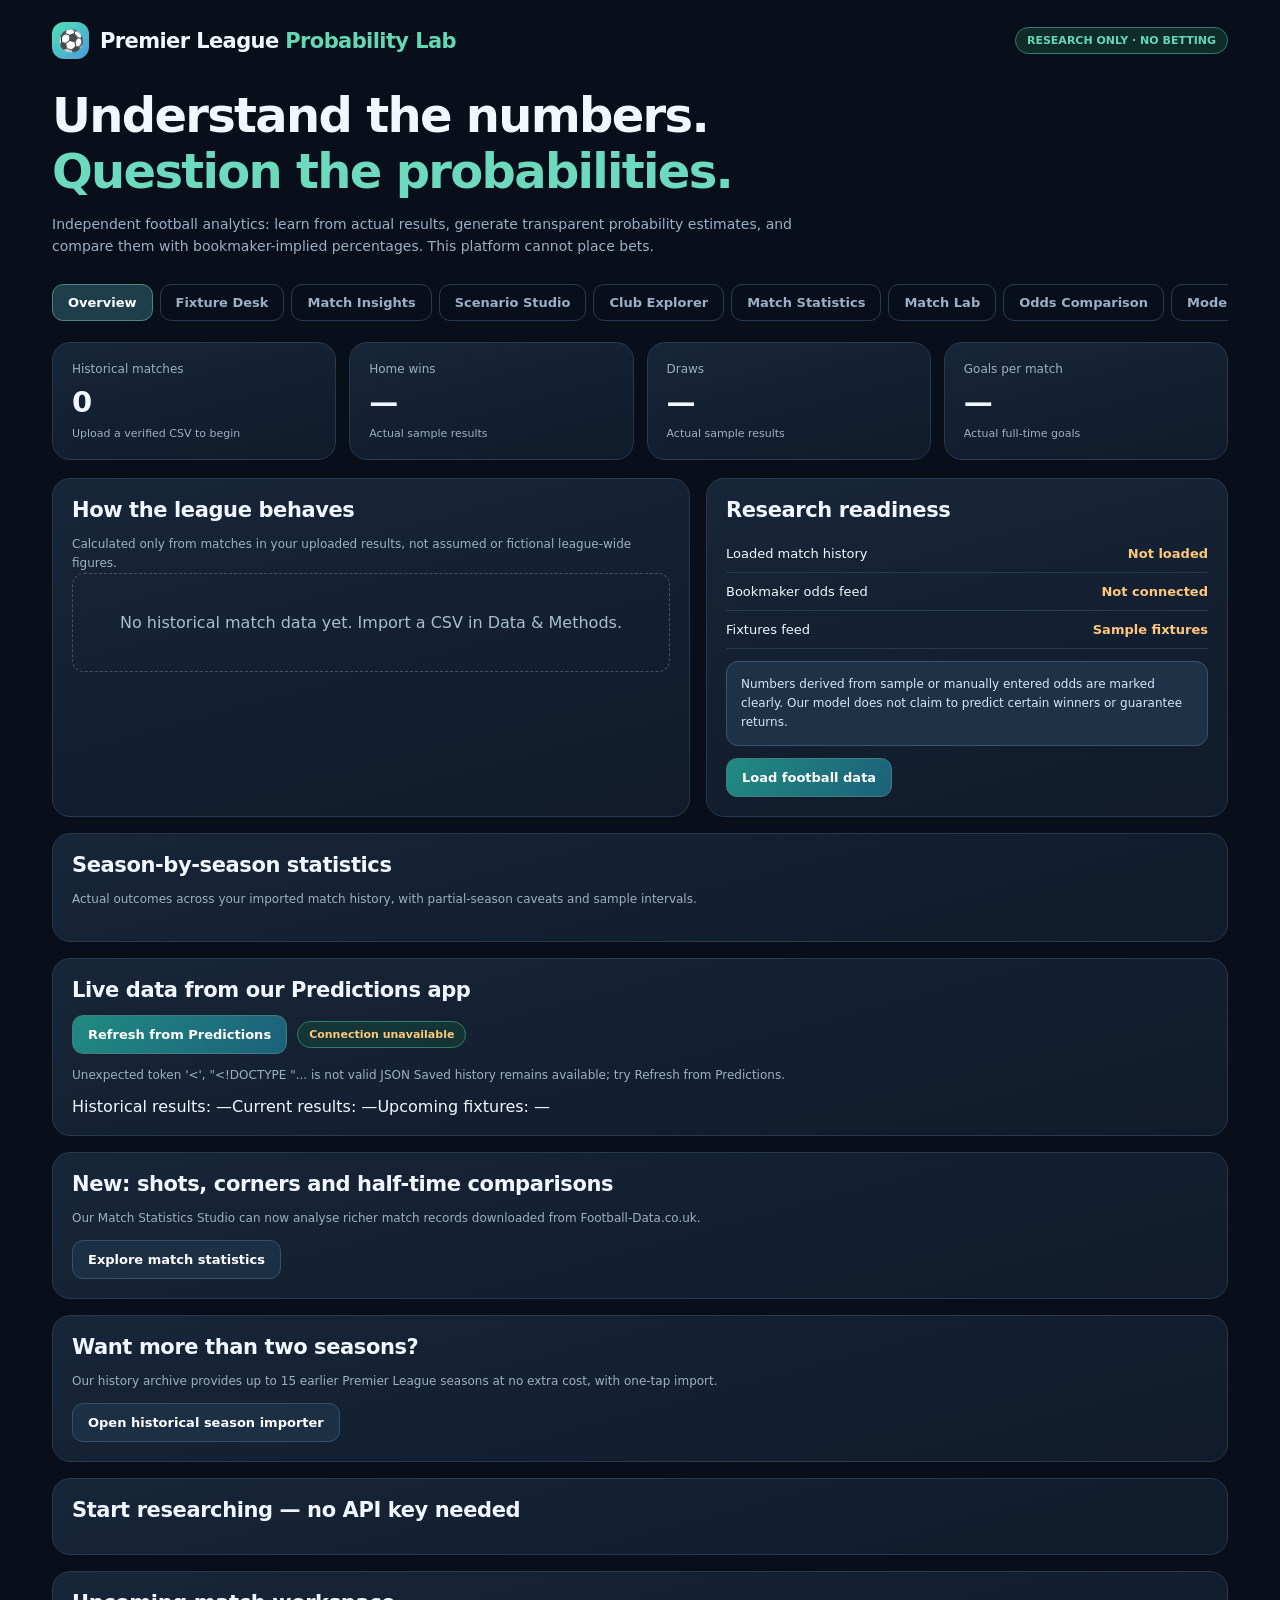
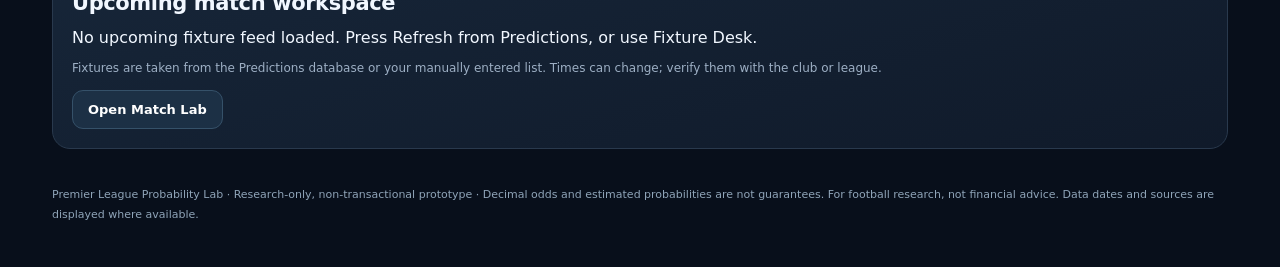
==== probability-lab/index.html @ 9271846a "Normalize historic Premier League club aliases for matching detailed CSV statistics" ====
<!doctype html>
<html lang="en">
<head>
<meta charset="utf-8"><meta name="viewport" content="width=device-width,initial-scale=1">
<meta name="theme-color" content="#091322">
<title>Premier League Probability Lab</title>
<style>
:root{color-scheme:dark;--bg:#080f1b;--panel:#111e30;--panel2:#17273b;--edge:#29394d;--ink:#f1f7ff;--muted:#9dafc4;--green:#62d8b1;--blue:#86b8ff;--gold:#ffc779;--red:#fa8792}
*{box-sizing:border-box}html,body{margin:0;background:var(--bg);color:var(--ink);font-family:Inter,system-ui,-apple-system,Segoe UI,sans-serif}body:before{content:"";position:fixed;z-index:-1;inset:0;background:radial-gradient(circle at 80% -10%,#144c5f77,transparent 50%),radial-gradient(circle at 0% 10%,#172e5770,transparent 35%)}
button,input,select{font:inherit}button{cursor:pointer}.shell{max-width:1220px;margin:auto;padding:22px}.top{display:flex;justify-content:space-between;align-items:center;gap:15px}.brand{display:flex;align-items:center;gap:11px;font-weight:850;letter-spacing:-.6px;font-size:21px}.ball{display:grid;place-items:center;width:37px;height:37px;border-radius:12px;background:linear-gradient(135deg,#4fe3b2,#4a9ade);color:#071222}.pill,.badge{border-radius:100px;padding:6px 11px;font-size:11px;font-weight:700;color:var(--green);background:#16473988;border:1px solid #2e806b}.topnote{font-size:12px;color:var(--muted)}h1{font-size:clamp(29px,4vw,48px);letter-spacing:-1.7px;margin:28px 0 9px}h2{font-size:21px;letter-spacing:-.4px;margin:0 0 13px}h3{font-size:15px;margin:0 0 12px}.lede{color:var(--muted);max-width:740px;line-height:1.6;font-size:14px}.nav{display:flex;gap:7px;overflow:auto;padding:12px 0 21px}.nav button{border:1px solid var(--edge);border-radius:11px;padding:10px 15px;background:transparent;color:var(--muted);white-space:nowrap;font-size:13px;font-weight:700}.nav button.active{background:#1d3e4a;border-color:#4b877e;color:white}.content{display:none}.content.active{display:block}.cards{display:grid;grid-template-columns:repeat(4,minmax(0,1fr));gap:13px;margin-bottom:18px}.card,.panel{border:1px solid var(--edge);background:linear-gradient(165deg,#17273aee,#101b2bee);border-radius:18px;padding:19px}.card .sub{color:var(--muted);font-size:12px}.card .value{font-weight:800;font-size:29px;letter-spacing:-1px;margin-top:9px}.card .micro{font-size:11px;color:var(--muted);margin-top:8px}.grid2{display:grid;grid-template-columns:1.1fr .9fr;gap:16px}.gridEqual{display:grid;grid-template-columns:1fr 1fr;gap:16px}.panel{margin-bottom:16px}.hint{font-size:12px;line-height:1.6;color:var(--muted)}.muted{color:var(--muted)}.fine{font-size:11px;color:var(--muted)}.notice{padding:13px 14px;background:#1e3247;border:1px solid #37536d;border-radius:12px;color:#d4e5f7;line-height:1.6;font-size:12px;margin:12px 0}.good{color:var(--green)}.warn{color:var(--gold)}.bad{color:var(--red)}.actions{display:flex;gap:10px;flex-wrap:wrap;align-items:center}.btn{border:1px solid #407d7b;background:linear-gradient(120deg,#208a81,#1c617a);color:white;padding:11px 15px;border-radius:11px;font-weight:750;font-size:13px}.btn.secondary{background:#1c3045;border-color:#355169}.btn:disabled{opacity:.5;cursor:not-allowed}.field{display:flex;flex-direction:column;gap:7px;min-width:0}.field label{font-size:12px;color:#bacbdf;font-weight:650}input,select{background:#0b1726;border:1px solid #35506c;color:#eff8ff;border-radius:10px;padding:11px;min-width:0;width:100%}input:focus,select:focus{outline:2px solid #4acba38a}.fields{display:grid;grid-template-columns:1fr 1fr;gap:12px;margin-bottom:14px}.fields.three{grid-template-columns:repeat(3,1fr)}.minirow{display:flex;gap:10px;align-items:center;justify-content:space-between;margin:9px 0}.progress{background:#314158;height:8px;overflow:hidden;border-radius:9px;margin:7px 0 13px}.progress span{display:block;height:100%;border-radius:9px;background:#58c6b4}.statrow{padding:11px 0;border-bottom:1px solid #27394c;display:flex;gap:12px;align-items:center;justify-content:space-between;font-size:13px}.statrow:last-child{border-bottom:0}.pct{font-size:19px;font-weight:800;font-variant-numeric:tabular-nums}.threeway{display:grid;grid-template-columns:repeat(3,1fr);gap:7px;margin:20px 0}.threeway div{padding:16px 8px;background:#0e2336;border:1px solid #2c485a;border-radius:12px;text-align:center}.threeway small{color:#9bb1c6;display:block;margin-bottom:7px}.threeway b{font-size:25px}.tablewrap{overflow:auto;width:100%}table{border-collapse:collapse;width:100%;font-size:12px;white-space:nowrap}th{text-align:left;font-size:11px;color:#9bb4c9;font-weight:650;padding:12px 9px;border-bottom:1px solid #43556c}td{padding:11px 9px;border-bottom:1px solid #263b50}td input{min-width:75px;width:100px;padding:9px}th,td{font-variant-numeric:tabular-nums}.heatmap{display:grid;grid-template-columns:35px repeat(6,1fr);gap:4px;margin:10px 0}.heatmap div{padding:9px 3px;text-align:center;font-size:11px;border-radius:6px}.hmhead{color:#a0bad0}.hmcell{color:white;font-weight:700}.foot{padding:20px 0;font-size:11px;color:#8fa4b8;line-height:1.8}.split{display:flex;gap:8px;flex-wrap:wrap;margin:10px 0}.split label{border:1px solid #36516b;padding:8px 11px;border-radius:9px;cursor:pointer;font-size:12px;color:#d4e6f4}.split input{width:auto;margin-right:4px}.empty{padding:35px 18px;border:1px dashed #40526b;border-radius:12px;color:#a8bed0;text-align:center;line-height:1.7}.tag{display:inline-block;font-size:10px;font-weight:800;padding:4px 8px;border-radius:7px;background:#263d4f;color:#b9dcf5;margin:0 4px 4px 0}.bargraph{height:15px;display:flex;border-radius:7px;overflow:hidden;background:#1b293a}.bargraph span:nth-child(1){background:#43aa95}.bargraph span:nth-child(2){background:#e7b66e}.bargraph span:nth-child(3){background:#629add}.divider{border-top:1px solid #2d4055;margin:17px 0}.filebox{padding:20px;border:1px dashed #4a6b85;background:#122739;border-radius:14px}.filebox input{margin:12px 0}.right{margin-left:auto}
@media(max-width:850px){.cards{grid-template-columns:repeat(2,1fr)}.grid2,.gridEqual{grid-template-columns:1fr}.shell{padding:16px}.topnote{display:none}.card{padding:14px}.card .value{font-size:25px}}@media(max-width:480px){.fields,.fields.three{grid-template-columns:1fr}.brand{font-size:17px}.top{align-items:start}.threeway b{font-size:19px}.cards{gap:9px}.panel{padding:15px}.heatmap{gap:2px}.heatmap div{font-size:9px;padding:7px 1px}}
</style>
<link rel="stylesheet" href="/v2.css"><link rel="stylesheet" href="/v3.css"><link rel="stylesheet" href="/match-stats.css">
</head>
<body>
<div class="shell">
  <div class="top"><div class="brand"><span class="ball">⚽</span><span>Premier League <span style="color:#64d8b4">Probability Lab</span></span></div><span class="pill">RESEARCH ONLY · NO BETTING</span></div>
  <h1>Understand the numbers.<br><span style="color:#6ddabe">Question the probabilities.</span></h1>
  <p class="lede">Independent football analytics: learn from actual results, generate transparent probability estimates, and compare them with bookmaker-implied percentages. This platform cannot place bets.</p>
  <div class="nav" role="tablist">
    <button class="active" data-tab="overview">Overview</button><button data-tab="desk">Fixture Desk</button><button data-tab="intel">Match Insights</button><button data-tab="scenario">Scenario Studio</button><button data-tab="clubs">Club Explorer</button><button data-tab="advanced">Match Statistics</button><button data-tab="match">Match Lab</button><button data-tab="odds">Odds Comparison</button><button data-tab="audit">Model Audit</button><button data-tab="journal">Forecast Journal</button><button data-tab="data">Data & Methods</button>
  </div>
  <section class="content active" id="overview">
    <div class="cards">
      <div class="card"><div class="sub">Historical matches</div><div class="value" id="nMatches">0</div><div class="micro" id="seasonDescription">Upload a verified CSV to begin</div></div>
      <div class="card"><div class="sub">Home wins</div><div class="value" id="homeWins">—</div><div class="micro">Actual sample results</div></div>
      <div class="card"><div class="sub">Draws</div><div class="value" id="draws">—</div><div class="micro">Actual sample results</div></div>
      <div class="card"><div class="sub">Goals per match</div><div class="value" id="goalsAvg">—</div><div class="micro">Actual full-time goals</div></div>
    </div>
    <div class="grid2">
      <div class="panel"><h2>How the league behaves</h2><div class="hint">Calculated only from matches in your uploaded results, not assumed or fictional league-wide figures.</div><div id="leagueOutcomes" class="empty">No historical match data yet. Import a CSV in Data & Methods.</div><div id="leagueStats"></div></div>
      <div class="panel"><h2>Research readiness</h2><div class="statrow"><span>Loaded match history</span><b id="historyState" class="warn">Not loaded</b></div><div class="statrow"><span>Bookmaker odds feed</span><b id="oddsState" class="warn">Not connected</b></div><div class="statrow"><span>Fixtures feed</span><b id="fixtureState" class="warn">Sample fixtures</b></div><div class="notice">Numbers derived from sample or manually entered odds are marked clearly. Our model does not claim to predict certain winners or guarantee returns.</div><button class="btn" data-goto="data">Load football data</button></div>
    </div>
    <div class="panel"><h2>Season-by-season statistics</h2><p class="hint">Actual outcomes across your imported match history, with partial-season caveats and sample intervals.</p><div id="seasonTrendTable"></div></div>
    <div class="panel"><h2>Live data from our Predictions app</h2><div class="actions"><button class="btn" id="syncPredictions">Refresh from Predictions</button><span id="sharedFeedState" class="badge warn">Checking connection…</span></div><p id="sharedFeedMessage" class="hint">Secure read-only connection: football matches, scores and kick-off times only. No players’ predictions or accounts are shared.</p><div class="v3-buttonline"><span id="sharedHistoryCount" class="v3-tag">Historical results: —</span><span id="sharedCurrentCount" class="v3-tag">Current results: —</span><span id="sharedUpcomingCount" class="v3-tag">Upcoming fixtures: —</span></div></div>
    <div class="panel"><h2>New: shots, corners and half-time comparisons</h2><p class="hint">Our Match Statistics Studio can now analyse richer match records downloaded from Football-Data.co.uk.</p><button class="btn secondary" data-goto="advanced">Explore match statistics</button></div>
    <div class="panel"><h2>Want more than two seasons?</h2><p class="hint">Our history archive provides up to 15 earlier Premier League seasons at no extra cost, with one-tap import.</p><button class="btn secondary" data-open-archive="true">Open historical season importer</button></div>
    <div class="panel"><h2>Start researching — no API key needed</h2><div id="gettingStarted"></div></div>
    <div class="panel"><h2>Upcoming match workspace</h2><div id="fixturePills" class="split"></div><p class="hint" id="fixtureNotice">Fixtures are taken from the Predictions database or your manually entered list. Times can change; verify them with the club or league.</p><button class="btn secondary" data-goto="match">Open Match Lab</button></div>
  </section>

  <section class="content" id="desk">
    <div class="v3-feature-note"><strong>Fixture Desk · Create your own research schedule</strong><p>Enter a fixture and confirmed kick-off yourself. No bookmaker account, subscription or football API required. These user-entered fixtures are not independently verified and do not change official results.</p></div>
    <div class="panel">
      <h2>Add an upcoming match</h2>
      <div class="fields three"><div class="field"><label for="manualFixtureHome">Home club</label><select id="manualFixtureHome"></select></div><div class="field"><label for="manualFixtureAway">Away club</label><select id="manualFixtureAway"></select></div><div class="field"><label for="manualFixtureDate">Kick-off · your device's local time</label><input id="manualFixtureDate" type="datetime-local"></div></div>
      <div class="actions"><button class="btn" id="manualFixtureAdd">Add match to my research list</button></div>
      <p id="manualFixtureStatus" class="hint">Check the date and kick-off using an official fixture listing before adding.</p>
    </div>
    <div class="panel"><h2>My saved fixtures</h2><div id="manualFixtureList"></div><p class="hint">Saved to this browser. These fixtures become available in Match Lab, the odds selector and the pre-kick-off Forecast Journal. Back them up under Data & Methods.</p></div>
  </section>
  <section class="content" id="intel">
    <div class="v3-feature-note"><strong>Match Insights · Understand the matchup</strong><p>Compare the home team's actual home form against the away team's away form, plus their previous meetings. All figures have transparent sample sizes.</p></div>
    <div class="panel"><div class="fields three"><div class="field"><label for="matchIntelHome">Home club</label><select id="matchIntelHome"></select></div><div class="field"><label for="matchIntelAway">Away club</label><select id="matchIntelAway"></select></div><div class="field"><label for="matchIntelRange">Recent venue matches</label><select id="matchIntelRange"><option value="5">Last 5</option><option value="10" selected>Last 10</option><option value="20">Last 20</option><option value="40">Last 40</option></select></div></div></div>
    <div id="matchIntelBody"></div><div id="fdIntelExtras"></div>
  </section>
  <section class="content" id="scenario">
    <div class="v3-feature-note"><strong>Scenario Studio · What changes if the assumptions change?</strong><p>Adjust each team's expected-goal assumptions to see how results, scoreline and total-goals probabilities respond. The sliders do not represent real injuries, lineups or tactical decisions.</p></div>
    <div class="panel">
      <h2>Scenario setup</h2>
      <div class="fields"><div class="field"><label for="scenarioHome">Home club</label><select id="scenarioHome"></select></div><div class="field"><label for="scenarioAway">Away club</label><select id="scenarioAway"></select></div></div>
      <div id="scenarioDemoFields" class="fields"><div class="field"><label for="scenarioBaseH">Illustrative expected home goals</label><input id="scenarioBaseH" type="number" min="0.1" max="5" step="0.05" value="1.55"></div><div class="field"><label for="scenarioBaseA">Illustrative expected away goals</label><input id="scenarioBaseA" type="number" min="0.1" max="5" step="0.05" value="1.15"></div></div>
      <h3>Adjust goal assumptions</h3>
      <div class="v3-slider-row"><span>Home goals factor</span><input id="scenarioShiftH" type="range" min="60" max="140" value="100" step="5" aria-label="Home expected goals factor"><output id="scenarioFactorH">100%</output></div>
      <div class="v3-slider-row"><span>Away goals factor</span><input id="scenarioShiftA" type="range" min="60" max="140" value="100" step="5" aria-label="Away expected goals factor"><output id="scenarioFactorA">100%</output></div>
      <button class="btn secondary" id="scenarioReset">Reset assumptions</button>
    </div>
    <div class="panel"><h2>Scenario results</h2><div id="scenarioAnalysis"></div></div>
  </section>
  <section class="content" id="clubs">
    <div class="v2-hero"><b>Club Explorer · Actual form, not guesswork</b><p>Choose a club and compare recent results, home and away performance, scoring rates, defensive records and goal trends. All figures come from your loaded history.</p></div>
    <div class="panel"><div class="fields three"><div class="field"><label for="clubPicker">Club</label><select id="clubPicker"></select></div><div class="field"><label for="clubRange">Recent matches</label><select id="clubRange"><option value="10">Last 10</option><option value="20">Last 20</option><option value="40">Last 40</option><option value="all">Full available sample</option></select></div><div class="field"><label for="clubSide">Venue</label><select id="clubSide"><option value="all">Home and away</option><option value="home">Home only</option><option value="away">Away only</option></select></div></div><div class="v2-statgrid" id="clubStats"></div></div>
    <div class="gridEqual"><div class="panel"><h2>Current form & goal trends</h2><div id="clubForm"></div><div class="divider"></div><div id="clubSplit"></div></div><div class="panel"><h2>Last eight results</h2><div id="clubRecent"></div></div></div>
  </section>
  <section class="content" id="advanced">
    <div class="v3-feature-note"><strong>Match Statistics · Beyond the final score</strong>
      <p>Analyse historical shots, shots on target, corners, fouls, cards and half-time scores from your own downloaded Football-Data CSV files. Results-only datasets cannot supply these extra match details. This module adds observed evidence; it does not silently change the probability engine.</p></div>
    <div class="panel" id="fdImportPanel">
      <h2>1. Download a season from Football-Data.co.uk</h2>
      <p class="hint">Choose a season and download its Premier League CSV directly from the original provider. Their published fair-usage policy is for personal research and limits automated collection, so this app does not scrape or republish their files.</p>
      <div class="fields"><div class="field"><label for="fdSourceSeason">Season to download</label><select id="fdSourceSeason">
        <option value="2025-2026">2025/26</option>
        <option value="2024-2025">2024/25</option><option value="2023-2024">2023/24</option>
        <option value="2022-2023">2022/23</option><option value="2021-2022">2021/22</option>
        <option value="2020-2021">2020/21</option><option value="2019-2020">2019/20</option>
        <option value="2018-2019">2018/19</option><option value="2017-2018">2017/18</option>
        <option value="2016-2017">2016/17</option><option value="2015-2016">2015/16</option>
        <option value="2014-2015">2014/15</option><option value="2013-2014">2013/14</option>
        <option value="2012-2013">2012/13</option><option value="2011-2012">2011/12</option>
        <option value="2010-2011">2010/11</option>
      </select></div><div class="field fd-linkfield"><label>Official download</label><a class="btn secondary fd-official-link" id="fdDownloadLink" target="_blank" rel="noopener noreferrer" href="https://www.football-data.co.uk/mmz4281/2526/E0.csv">Download 2025/26 Premier League CSV</a></div></div>
      <p class="fine">Original provider: <a target="_blank" rel="noopener noreferrer" href="https://www.football-data.co.uk/englandm.php">Football-Data.co.uk season downloads</a>. Available columns differ between seasons. Downloads may open in a new tab depending on your device.</p>
    </div>
    <div class="panel">
      <h2>2. Import the downloaded CSV files</h2>
      <p class="hint">Select one or several season files together. They are processed and saved <b>only in your browser</b>; nothing is uploaded to our servers. Importing the same season again updates matching records rather than doubling them.</p>
      <div class="filebox"><div class="fields"><div class="field"><label for="fdImportFiles">Select one or more Football-Data CSV files</label><input id="fdImportFiles" type="file" accept=".csv,text/csv" multiple></div></div>
      <div class="actions"><button id="fdImportButton" class="btn">Import additional match statistics</button><button id="fdClearExtra" class="btn secondary">Clear additional statistics</button></div></div>
      <p id="fdImportStatus" class="fd-message">Choose downloaded files. Missing columns and blank figures will never be treated as zero.</p>
    </div>
    <div class="fd-summary">
      <div class="card"><div class="sub">Extra-stat match records</div><div class="value" id="fdRecordCount">0</div></div>
      <div class="card"><div class="sub">Linked to existing scores</div><div class="value" id="fdLinkedCount">0</div></div>
      <div class="card"><div class="sub">Only in extra-stat source</div><div class="value" id="fdSourceOnly">0</div></div>
      <div class="card"><div class="sub">Score disagreements</div><div class="value" id="fdConflictCount">0</div></div>
    </div>
    <div class="panel"><h2>Coverage and data integrity</h2><p id="fdStatsSourceDetails" class="hint">No extra statistics imported.</p><div class="fd-coverage" id="fdCoverage"></div></div>
    <div class="panel"><h2>3. Compare two teams</h2>
      <div class="fields three"><div class="field"><label for="fdHomeClub">First club</label><select id="fdHomeClub"></select></div><div class="field"><label for="fdAwayClub">Second club</label><select id="fdAwayClub"></select></div><div class="field"><label for="fdMatchWindow">Recent matches per club</label><select id="fdMatchWindow"><option value="5">Last 5</option><option value="10" selected>Last 10</option><option value="20">Last 20</option><option value="40">Last 40</option><option value="all">All imported</option></select></div></div>
      <div class="fields"><div class="field"><label for="fdHomeVenue">First club venue</label><select id="fdHomeVenue"><option value="home" selected>Home only</option><option value="away">Away only</option><option value="all">All venues</option></select></div><div class="field"><label for="fdAwayVenue">Second club venue</label><select id="fdAwayVenue"><option value="away" selected>Away only</option><option value="home">Home only</option><option value="all">All venues</option></select></div></div>
      <h3 id="fdCompareTitle">Waiting for imported statistics</h3><div id="fdComparison"></div>
    </div>
    <div class="panel"><h2>Recent match evidence · First club</h2><div id="fdRecentGames"></div></div>
    <div class="panel"><h2>What these statistics can and cannot tell us</h2><p class="hint">Shots, first-half results and cards can help describe how teams perform, but are not automatically causal or predictive. Missing values are excluded from each average, not counted as zero. A team must have enough comparable matches to draw meaningful conclusions.</p><p class="fine">Possession, xG, player injuries and lineups are not provided in these standard CSV fields. Historic odds are present in some source files but are not imported or used by this module.</p></div>
  </section>
  <section class="content" id="match">
    <div class="grid2">
      <div class="panel">
        <h2>Match probability engine</h2>
        <div class="fields"><div class="field"><label for="homeTeam">Home club</label><select id="homeTeam"></select></div><div class="field"><label for="awayTeam">Away club</label><select id="awayTeam"></select></div></div>
        <div class="split"><label><input type="radio" name="modelMode" value="historical" checked>Historical model</label><label><input type="radio" name="modelMode" value="sandbox">Illustrative sandbox</label></div>
        <div id="sandboxInputs" class="fields" style="display:none"><div class="field"><label for="homeXg">Illustrative home goal mean</label><input type="number" id="homeXg" min="0.1" max="5" step="0.05" value="1.55"></div><div class="field"><label for="awayXg">Illustrative away goal mean</label><input type="number" id="awayXg" min="0.1" max="5" step="0.05" value="1.15"></div></div>
        <div id="modelMessage" class="notice">Load historical match results for a data-driven estimate.</div>
        <div class="threeway"><div><small>Home win</small><b id="pHome">—</b></div><div><small>Draw</small><b id="pDraw">—</b></div><div><small>Away win</small><b id="pAway">—</b></div></div>
        <div class="bargraph"><span id="barH"></span><span id="barD"></span><span id="barA"></span></div>
        <div class="divider"></div><div id="marketProbabilities"></div>
      </div>
      <div class="panel"><h2>Scoreline probability map</h2><p class="hint">Independent Poisson goal distributions, shown from 0–0 through 5–5. The model also considers scores beyond five goals when calculating outcomes.</p><div id="heatmap" class="heatmap"></div><h3>Five most probable exact scores</h3><div id="topScores" class="hint">Load the model or use the sandbox to see illustrative probabilities.</div></div>
    </div>
    <div class="panel"><h2>Model evidence</h2><div id="teamEvidence" class="hint">The engine needs actual match history before team-level evidence is available.</div></div>
  </section>
  <section class="content" id="odds">
    <div class="panel"><h2>Compare quoted odds with probabilities</h2><p class="hint">Decimal odds are converted into raw implied percentages (1 ÷ odds). We also remove each bookmaker's overround to show a normalized three-way comparison. A difference between our estimate and a quoted price is a mathematical disagreement, not a recommendation.</p>
      <div class="actions"><button id="refreshOdds" class="btn">Fetch UK bookmaker odds</button><span id="oddsMessage" class="hint">Requires an API key configured securely on Vercel. Manual comparison is available now.</span></div>
      <div class="fields" style="margin-top:15px"><div class="field"><label for="oddsFixture">Match to compare</label><select id="oddsFixture"></select></div><div class="field"><label for="manualName">Manual provider label</label><input id="manualName" value="My comparison" maxlength="40"></div></div>
      <div class="fields three"><div class="field"><label for="oddsHome">Home decimal odds</label><input id="oddsHome" type="number" min="1.01" max="500" step=".01" placeholder="e.g. 2.10"></div><div class="field"><label for="oddsDraw">Draw decimal odds</label><input id="oddsDraw" type="number" min="1.01" max="500" step=".01" placeholder="e.g. 3.40"></div><div class="field"><label for="oddsAway">Away decimal odds</label><input id="oddsAway" type="number" min="1.01" max="500" step=".01" placeholder="e.g. 3.70"></div></div><button id="addOdds" class="btn secondary">Add manual comparison</button><button id="clearManualOdds" class="btn secondary">Clear manual entries</button>
      <div class="divider"></div><div class="tablewrap"><table><thead><tr><th>Provider / updated</th><th>Home odds</th><th>Draw odds</th><th>Away odds</th><th>Overround</th><th>Home no-vig</th><th>Draw no-vig</th><th>Away no-vig</th></tr></thead><tbody id="oddsRows"><tr><td colspan="8">No odds loaded. Enter a real quote or connect an API.</td></tr></tbody></table></div><div id="gapAnalysis" class="notice">To see a model-versus-market comparison, load historical results and a valid odds quote for the same match.</div>
    </div>
    <div class="panel"><h2>Fair prices & market disagreement</h2><div id="oddsResearch"></div></div>
    <div class="panel"><h3>Reading an odds comparison</h3><div class="gridEqual"><div><p class="hint"><b>Raw probability:</b> 2.00 decimal odds imply 50% before bookmaker margin. These implied probabilities usually total more than 100% because of overround.</p></div><div><p class="hint"><b>No-vig probability:</b> Each raw implied probability divided by their combined total. This removes the simple proportional margin; it does not reveal a true objective probability.</p></div></div><p class="fine">Bookmakers may differ on rules, limits and market definitions. We do not connect users to gambling transactions or rank wagers by expected profit.</p></div>
  </section>
  <section class="content" id="audit">
    <div class="grid2">
      <div class="panel"><h2>Walk-forward backtest</h2><p class="hint">Predictions are calculated chronologically using only matches known before kick-off, so later results cannot leak into earlier forecasts. The baseline is historical home/draw/away frequency.</p><button id="runBacktest" class="btn">Test historical model</button><div id="backtestResult" class="notice">Import enough actual results (at least 80 matches) to evaluate the model.</div></div>
      <div class="panel"><h2>What a reliable model needs</h2><div class="statrow"><span>Out-of-sample testing</span><span class="good">Built in</span></div><div class="statrow"><span>Calibration / scoring</span><span class="good">Brier & log loss</span></div><div class="statrow"><span>Prior team history</span><span class="good">Required</span></div><div class="statrow"><span>Injuries / lineups</span><span class="warn">Not included</span></div><div class="statrow"><span>Market efficiency changes</span><span class="warn">Not included</span></div><div class="statrow"><span>Claims of profitability</span><span class="good">None</span></div></div>
    </div>
    <div class="panel"><h2>Is the model actually calibrated?</h2><div id="calibrationContent"></div></div>
  </section>
  <section class="content" id="journal">
    <div class="v2-hero"><b>Forecast Journal · Hold the model accountable</b><p>Save original probabilities before kick-off. As completed results arrive, the journal scores those saved probabilities. No staking, gambling accounts or bet tracking.</p></div>
    <div class="cards"><div class="card"><div class="sub">Saved forecasts</div><div class="value" id="journalTotal">0</div></div><div class="card"><div class="sub">Scored results</div><div class="value" id="journalSettled">0</div></div><div class="card"><div class="sub">Forecast Brier ↓</div><div class="value" id="journalBrier">—</div></div><div class="card"><div class="sub">Data storage</div><div class="value" style="font-size:18px">This device</div><div class="micro">Export before switching browsers</div></div></div>
    <div class="panel"><h2>Record a genuine pre-match forecast</h2><div class="fields"><div class="field"><label for="journalFixture">Upcoming fixture</label><select id="journalFixture"></select></div><div class="field"><label>Match availability</label><div id="journalFixtureState" class="hint">Checking future fixtures…</div></div></div><div class="actions"><button id="saveJournal" class="btn">Save current model probabilities</button><button id="refreshJournal" class="btn secondary">Check results</button><button id="exportJournal" class="btn secondary">Export journal CSV</button></div><p id="journalStatus" class="hint">Record only research forecasts for genuine future fixtures. These are saved locally in your browser.</p></div>
    <div class="panel"><h2>Prediction history</h2><div id="journalEntries" class="v2-journal"></div></div>
  </section>
  <section class="content" id="data">
    <div class="panel" id="archiveHistoryPanel">
      <div class="v3-feature-note"><strong>Historical Premier League seasons · No API key needed</strong><p>Import earlier seasons into your research app in one go. All 15 years (2010/11–2024/25) contain 380 scored matches per season. Source: OpenFootball, CC0 public-domain dataset.</p></div>
      <div class="fields"><div class="field"><label for="historyArchiveRange">How much history would you like?</label><select id="historyArchiveRange"><option value="5">5 previous seasons · 2020/21–2024/25 · 1,900 matches</option><option value="10" selected>10 previous seasons · 2015/16–2024/25 · 3,800 matches</option><option value="15">15 previous seasons · 2010/11–2024/25 · 5,700 matches</option></select></div></div>
      <div class="actions"><button class="btn" id="loadArchiveHistory">Import selected historical seasons</button></div>
      <p class="hint" id="historyArchiveStatus">Each season is imported only once per fixture/date. Importing again is safe. Results are stored in this browser and are available for club comparisons, season trends and backtesting.</p>
      <p class="hint" id="historyArchiveSummary">Checking saved match history…</p>
      <p class="fine">These are historical datasets, not an independent verification of the current season. Current matches and fixtures continue coming from our separate Predictions database. <a href="https://github.com/openfootball/football.json" target="_blank" rel="noopener noreferrer">View the historical data source</a>.</p>
    </div>
    <div class="panel"><h2>Automatic Predictions database connection</h2><p class="hint">Refresh real Premier League results and upcoming fixtures directly from the existing competition. The connection adds no API subscription and is read-only.</p><button class="btn" id="syncPredictionsData">Refresh from Predictions database</button><p class="hint" id="sharedFeedStatusData">Connection checked when the page opens.</p></div>
    <div class="grid2">
      <div class="panel"><h2>Import match results</h2><div class="filebox"><div><b>CSV format</b></div><p class="hint">A file containing HomeTeam, AwayTeam, FTHG and FTAG columns. Include Date for chronological testing. Optional Div column (E0 or PL only when supplied). Files are processed locally on your device.</p><input type="file" id="csvInput" accept=".csv,text/csv"><div class="field" style="max-width:260px;margin-bottom:12px"><label for="historyDepth">Historical seasons to sync</label><select id="historyDepth"><option value="1">Current season</option><option value="2" selected>Current + previous season</option><option value="3">Current + two previous seasons</option></select></div><div class="actions"><button id="syncHistory" class="btn">Sync completed results</button><button id="downloadTemplate" class="btn secondary">Get blank CSV template</button><button id="clearData" class="btn secondary">Clear saved history</button></div></div><div id="importFeedback" class="notice">Your imported results persist in this browser on this device; they are not uploaded to a server.</div></div>
      <div class="panel"><h2>Live data connections</h2><p class="hint">The app supports a server-side feed for UK pre-match odds using <a href="https://the-odds-api.com/sports-odds-data/epl-odds.html" target="_blank" rel="noopener noreferrer" style="color:#78cded">The Odds API</a> and an optional fixtures/results feed from <a href="https://www.football-data.org/" target="_blank" rel="noopener noreferrer" style="color:#78cded">football-data.org</a>. Both require their own credentials and suitable usage rights.</p><div class="statrow"><span>THE_ODDS_API_KEY</span><span class="tag">Vercel environment</span></div><div class="statrow"><span>FOOTBALL_DATA_API_KEY</span><span class="tag">Vercel environment</span></div><button id="refreshFixtures" class="btn secondary">Check live fixtures connection</button><p id="fixturesMessage" class="hint">Without a fixture feed, add your own confirmed fixtures in Fixture Desk.</p><p class="fine">Never paste your private API key into a public page or commit it to GitHub.</p></div>
    </div>
    <div class="panel"><h2>Extra match statistics (shots, corners, cards)</h2><p class="hint">Choose a historical season, download its official CSV and import it locally to unlock detailed match-stat comparisons.</p><button class="btn secondary" data-goto="advanced">Open Match Statistics</button></div>
    <div class="panel"><h2>Transparent model methodology</h2><p class="hint"><b>1.</b> Calculate each team's historical goals scored and conceded, separated into home and away matches. <b>2.</b> Shrink uncertain rates toward league averages using eight pseudo-matches, reducing small-sample overreaction. <b>3.</b> Estimate home and away expected goals with team attack/defence multipliers. <b>4.</b> Use independent Poisson distributions to produce a score probability matrix and sum it into match-result, goals and BTTS markets. <b>5.</b> Audit earlier forecasts using a time-ordered backtest. Model limitations include correlation between goals, squad news, red cards, fixture congestion and evolving team strength.</p><p class="notice">This prototype is for independent statistical analysis. No financial transactions, gambling accounts, betting links, real-money staking tools or promotional gambling content are provided. Data providers' terms and applicable UK advertising rules should be reviewed before wider commercial release.</p></div>

    <div class="panel"><h2>Data quality inspector</h2><p class="hint">Quick checks for missing dates, duplicate fixtures, unusual future records and sample size. This checks the dataset's structure; it cannot verify match scores against a trusted source.</p><div id="qualityInspector"></div></div>
    <div class="panel"><h2>Back up your research</h2><p class="hint">Your results, manually entered odds, saved fixtures and forecast journal are normally stored only in the current browser on this device. Export a backup before clearing browser data or switching devices.</p>
      <div class="v3-buttonline"><button id="backupDownload" class="btn">Download complete backup</button><button id="resultsExport" class="btn secondary">Export results CSV</button></div>
      <div class="field" style="margin-top:18px;max-width:500px"><label for="backupUpload">Restore a previously downloaded Probability Lab backup</label><input type="file" id="backupUpload" accept=".json,application/json"></div>
      <p id="backupStatus" class="hint">Restoring a backup replaces this browser's existing Probability Lab data after confirmation. No personal account is required.</p>
    </div>
  </section>
  <footer class="foot">Premier League Probability Lab · Research-only, non-transactional prototype · Decimal odds and estimated probabilities are not guarantees. For football research, not financial advice. <span class="right">Data dates and sources are displayed where available.</span></footer>
</div>
<script>
(function(){
'use strict';
var data=[], apiFixtures=[], sharedFixtures=[], apiOdds=[], manualOdds=[], manualFixtures=[], selectedHome='Arsenal',selectedAway='Manchester City',currentFixture='Arsenal|Manchester City',activeTab='overview',mode='historical';
var starterFixtures=[]; // No fabricated matches shown as upcoming fixtures.
var knownTeams=['Arsenal','Aston Villa','Bournemouth','Brentford','Brighton','Chelsea','Coventry City','Crystal Palace','Everton','Fulham','Hull City','Ipswich Town','Leeds United','Liverpool','Manchester City','Manchester United','Newcastle United','Nottingham Forest','Sunderland','Tottenham Hotspur'];
var aliases={'man city':'manchester city','man united':'manchester united','man utd':'manchester united','manchester utd':'manchester united','nottm forest':'nottingham forest',"nott'm forest":'nottingham forest','nottingham':'nottingham forest','newcastle':'newcastle united','newcastle utd':'newcastle united','tottenham':'tottenham hotspur','spurs':'tottenham hotspur','wolves':'wolverhampton wanderers','brighton & hove albion':'brighton','brighton and hove albion':'brighton','bournemouth':'bournemouth','afc bournemouth':'bournemouth','leeds':'leeds united','west ham':'west ham united','leicester':'leicester city','ipswich':'ipswich town','hull':'hull city','sunderland afc':'sunderland','coventry':'coventry city','west brom':'west bromwich albion','west bromwich':'west bromwich albion','qpr':'queens park rangers','blackburn':'blackburn rovers','bolton':'bolton wanderers','wigan':'wigan athletic','swansea':'swansea city','cardiff':'cardiff city','norwich':'norwich city','stoke':'stoke city','huddersfield':'huddersfield town','birmingham':'birmingham city','sheff utd':'sheffield united','sheffield utd':'sheffield united','luton':'luton town'};
function norm(v){var s=String(v||'').trim().replace(/\bFC\b/ig,'').replace(/\bAFC\b/ig,'').replace(/[.]/g,'').replace(/\s+/g,' ').trim().toLowerCase();return aliases[s]||s}
function display(v){var k=norm(v);return knownTeams.find(function(x){return norm(x)===k})||String(v||'').trim().replace(/\s+(?:FC|AFC)$/i,'').trim()}
function el(id){return document.getElementById(id)}
function pct(v){return (100*v).toFixed(1)+'%'}
function setText(id,v){el(id).textContent=v}
function navigate(tab){activeTab=tab;document.querySelectorAll('.content').forEach(function(x){x.classList.toggle('active',x.id===tab)});document.querySelectorAll('[data-tab]').forEach(function(x){x.classList.toggle('active',x.dataset.tab===tab)});window.scrollTo({top:0,behavior:'smooth'})}
document.querySelectorAll('[data-tab]').forEach(function(b){b.onclick=function(){navigate(b.dataset.tab)}});document.querySelectorAll('[data-goto]').forEach(function(b){b.onclick=function(){navigate(b.dataset.goto)}});
function csvRows(raw){var out=[],row=[],value='',quoted=false;raw=raw.replace(/^\ufeff/,'');for(var i=0;i<raw.length;i++){var c=raw[i];if(c==='"'){if(quoted&&raw[i+1]==='"'){value+='"';i++}else quoted=!quoted}else if(c===','&&!quoted){row.push(value);value=''}else if((c==='\n'||c==='\r')&&!quoted){if(c==='\r'&&raw[i+1]==='\n')i++;row.push(value);value='';if(row.some(function(x){return x.trim()}))out.push(row);row=[]}else value+=c}row.push(value);if(row.some(function(x){return x.trim()}))out.push(row);return out}
function dateVal(v){v=String(v||'').trim();if(!v)return '';if(/^\d{4}-\d\d-\d\d/.test(v))return v.slice(0,10);var m=v.match(/^(\d{1,2})[\/.-](\d{1,2})[\/.-](\d{2,4})$/);if(m){var y=+m[3];if(y<100)y+=y>50?1900:2000;return y+'-'+('0'+m[2]).slice(-2)+'-'+('0'+m[1]).slice(-2)}return ''}
function importCSV(s){var rows=csvRows(s);if(rows.length<2)throw Error('CSV needs a heading row and at least one result.');var head=rows[0].map(function(v){return v.trim().toLowerCase()});function idx(){for(var i=0;i<arguments.length;i++){var k=head.indexOf(arguments[i]);if(k>=0)return k}return -1}
var hi=idx('hometeam','home','home_team'),ai=idx('awayteam','away','away_team'),gi=idx('fthg','homegoals','home_goals'),fi=idx('ftag','awaygoals','away_goals'),di=idx('date','matchdate'),dv=idx('div','division');if([hi,ai,gi,fi].some(function(x){return x<0}))throw Error('Required headings: HomeTeam, AwayTeam, FTHG, FTAG.');
var cleaned=rows.slice(1).map(function(r,i){if(dv>=0&&r[dv]&&['E0','PL','EPL','PREMIER LEAGUE'].indexOf(r[dv].trim().toUpperCase())<0)return null;var hg=Number(r[gi]),ag=Number(r[fi]);if(!r[hi]||!r[ai]||r[gi]===''||r[fi]===''||!Number.isInteger(hg)||!Number.isInteger(ag)||hg<0||ag<0||hg>20||ag>20)return null;return{home:display(r[hi]),away:display(r[ai]),hg:hg,ag:ag,date:di>=0?dateVal(r[di]):'',order:i}}).filter(Boolean);
if(!cleaned.length)throw Error('No completed scorelines found.');cleaned.sort(function(a,b){return a.date&&b.date?a.date.localeCompare(b.date):a.order-b.order});
data=cleaned.slice(-7600);try{localStorage.setItem('pllab_history_v1',JSON.stringify(data))}catch(e){setText('importFeedback','Imported for this session. Browser storage is full, so it may not survive closing this tab.')}updateAll();setText('importFeedback','Imported '+data.length+' completed matches. Your results stay on this device. Repeated imports replace the previous dataset.')}
function allTeams(){var names=knownTeams.concat(data.map(function(r){return r.home}),data.map(function(r){return r.away}),apiFixtures.map(function(r){return r.home}),apiFixtures.map(function(r){return r.away}));var seen={};return names.filter(function(t){var k=norm(t);if(!k||seen[k])return false;seen[k]=true;return true}).sort()}
function selectOptions(){var teams=allTeams();['homeTeam','awayTeam'].forEach(function(id){var chosen=id==='homeTeam'?selectedHome:selectedAway;el(id).innerHTML=teams.map(function(t){return '<option value="'+esc(t)+'"'+(norm(t)===norm(chosen)?' selected':'')+'>'+esc(t)+'</option>'}).join('')})}
function esc(v){return String(v).replace(/&/g,'&amp;').replace(/</g,'&lt;').replace(/>/g,'&gt;').replace(/"/g,'&quot;').replace(/'/g,'&#39;')}
function fixtureList(){
var now=Date.now(),source=apiFixtures.length?apiFixtures:(sharedFixtures.length?sharedFixtures:starterFixtures);
var all=manualFixtures.concat(source).filter(function(f){return f&&f.home&&f.away&&Number.isFinite(Date.parse(f.date))&&Date.parse(f.date)>now});
var seen={};
return all.filter(function(f){var k=norm(f.home)+'|'+norm(f.away)+'|'+f.date.slice(0,16);if(seen[k])return false;seen[k]=true;return true}).sort(function(a,b){return Date.parse(a.date)-Date.parse(b.date)});
}
function saveFixtures(){try{localStorage.setItem('pllab_manual_fixtures_v3',JSON.stringify(manualFixtures))}catch(e){}}
function addManualFixture(home,away,date){
home=display(home);away=display(away);
var ts=Date.parse(date),teams=allTeams();
if(!home||!away||norm(home)===norm(away))return {ok:false,error:'Choose two different clubs.'};
if(!teams.some(function(t){return norm(t)===norm(home)})||!teams.some(function(t){return norm(t)===norm(away)}))return {ok:false,error:'Select clubs from the available list.'};
if(!Number.isFinite(ts)||ts<Date.now()+60000)return {ok:false,error:'Choose a future kick-off time.'};
var f={home:home,away:away,date:new Date(ts).toISOString(),manual:true};
if(manualFixtures.some(function(m){return norm(m.home)===norm(home)&&norm(m.away)===norm(away)&&m.date===f.date}))return {ok:false,error:'That fixture has already been added.'};
manualFixtures.push(f);manualFixtures=manualFixtures.slice(-150);saveFixtures();updateAll();
return{ok:true,fixture:f}
}
function deleteManualFixture(home,away,date){manualFixtures=manualFixtures.filter(function(f){return !(norm(f.home)===norm(home)&&norm(f.away)===norm(away)&&f.date===date)});saveFixtures();updateAll()}
function saveManualOdds(){try{localStorage.setItem('pllab_manual_odds_v3',JSON.stringify(manualOdds))}catch(e){}}

function renderFixtures(){var arr=fixtureList();el('fixturePills').innerHTML=(arr.length?arr.slice(0,9).map(function(f){return '<button class="btn secondary" data-h="'+esc(f.home)+'" data-a="'+esc(f.away)+'">'+esc(f.home)+' – '+esc(f.away)+'</button>'}).join(''):'<div class="v3-cta">No upcoming fixture feed loaded. Press Refresh from Predictions, or use Fixture Desk.</div>');el('fixturePills').querySelectorAll('button').forEach(function(b){b.onclick=function(){selectedHome=b.dataset.h;selectedAway=b.dataset.a;selectOptions();renderModel();navigate('match')}});el('oddsFixture').innerHTML=arr.map(function(f){var key=f.home+'|'+f.away;return '<option value="'+esc(key)+'"'+(key===currentFixture?' selected':'')+'>'+esc(f.home)+' v '+esc(f.away)+'</option>'}).join('');if(arr.length&&!arr.some(function(f){return f.home+'|'+f.away===currentFixture}))currentFixture=arr[0].home+'|'+arr[0].away;if(!arr.length)currentFixture='';el('oddsFixture').value=currentFixture}
function outcomes(games){var h=0,d=0,a=0,g=0;games.forEach(function(x){g+=x.hg+x.ag;if(x.hg>x.ag)h++;else if(x.hg===x.ag)d++;else a++});return{h:h,d:d,a:a,goals:g}}
function updateOverview(){var n=data.length,o=outcomes(data);setText('nMatches',n);setText('homeWins',n?pct(o.h/n):'—');setText('draws',n?pct(o.d/n):'—');setText('goalsAvg',n?(o.goals/n).toFixed(2):'—');setText('seasonDescription',n?'Imported match history':'Upload a verified CSV to begin');setText('historyState',n?n+' matches loaded':'Not loaded');el('historyState').className=n?'good':'warn';el('leagueOutcomes').style.display=n?'none':'block';if(n){el('leagueStats').innerHTML='<div class="threeway"><div><small>Home</small><b>'+pct(o.h/n)+'</b></div><div><small>Draw</small><b>'+pct(o.d/n)+'</b></div><div><small>Away</small><b>'+pct(o.a/n)+'</b></div></div><div class="statrow"><span>Goals scored at home</span><b>'+(data.reduce(function(s,x){return s+x.hg},0)/n).toFixed(2)+'/match</b></div><div class="statrow"><span>Goals scored away</span><b>'+(data.reduce(function(s,x){return s+x.ag},0)/n).toFixed(2)+'/match</b></div><div class="statrow"><span>Both teams scored</span><b>'+pct(data.filter(function(x){return x.hg>0&&x.ag>0}).length/n)+'</b></div><div class="statrow"><span>Over 2.5 goals</span><b>'+pct(data.filter(function(x){return x.hg+x.ag>2}).length/n)+'</b></div>'}else el('leagueStats').innerHTML=''}
function poisson(k,l){var f=Math.exp(-l);for(var i=1;i<=k;i++)f*=l/i;return f}
function metrics(rows,h,a){
 // Train only on the most recent three years available BEFORE a fixture.
 // Older seasons still count in the historical explorer and chronological tests.
 var latest='';
 for(var i=0;i<rows.length;i++){var dt=rows[i].date;if(/^\d{4}-\d{2}-\d{2}$/.test(dt||'')&&dt>latest)latest=dt}
 if(latest){var anchor=Date.parse(latest+'T00:00:00Z'),limit=new Date(anchor-1096*86400000).toISOString().slice(0,10);
 var recent=rows.filter(function(r){return r.date&&r.date>=limit&&r.date<=latest});if(recent.length>=25)rows=recent}
 var n=rows.length;if(n<25)return null;var lh=rows.reduce(function(s,x){return s+x.hg},0)/n,la=rows.reduce(function(s,x){return s+x.ag},0)/n;if(lh<.3||la<.3)return null;
var hh=rows.filter(function(r){return norm(r.home)===norm(h)}),aa=rows.filter(function(r){return norm(r.away)===norm(a)});
if(hh.length<3||aa.length<3)return null;
var prior=8;function shr(sum,count,mean){return(sum+prior*mean)/(count+prior)}
var ha=shr(hh.reduce(function(s,x){return s+x.hg},0),hh.length,lh)/lh;var hd=shr(hh.reduce(function(s,x){return s+x.ag},0),hh.length,la)/la;var aa1=shr(aa.reduce(function(s,x){return s+x.ag},0),aa.length,la)/la;var ad=shr(aa.reduce(function(s,x){return s+x.hg},0),aa.length,lh)/lh;
return {h:Math.min(4,Math.max(.15,lh*ha*ad)),a:Math.min(4,Math.max(.15,la*aa1*hd)),hh:hh.length,aa:aa.length,lh:lh,la:la}}
function probabilities(lh,la){var hp=0,dp=0,ap=0,over=0,btts=0,scores=[];for(var h=0;h<=30;h++)for(var a=0;a<=30;a++){var p=poisson(h,lh)*poisson(a,la);scores.push({h:h,a:a,p:p});if(h>a)hp+=p;else if(h===a)dp+=p;else ap+=p;if(h+a>2)over+=p;if(h>0&&a>0)btts+=p}var total=hp+dp+ap;return{home:hp/total,draw:dp/total,away:ap/total,over:over/total,btts:btts/total,scores:scores.sort(function(a,b){return b.p-a.p}),lh:lh,la:la}}
function currentModel(){if(mode==='sandbox')return{model:probabilities(Math.max(.1,Number(el('homeXg').value)||1.55),Math.max(.1,Number(el('awayXg').value)||1.15)),source:'Illustrative only'};var m=metrics(data,selectedHome,selectedAway);return m?{model:probabilities(m.h,m.a),info:m,source:'Historical match data'}:null}
function renderModel(){selectOptions();var x=currentModel();el('sandboxInputs').style.display=mode==='sandbox'?'grid':'none';if(!x){setText('modelMessage','No data-driven estimate yet: import at least 25 historical matches, including 3 home games for '+selectedHome+' and 3 away games for '+selectedAway+'. Or select Illustrative sandbox to explore the mathematics.');['pHome','pDraw','pAway'].forEach(function(z){setText(z,'—')});['barH','barD','barA'].forEach(function(z){el(z).style.width='0%'});el('marketProbabilities').innerHTML='<p class="hint">Estimates will appear once enough actual data are available.</p>';el('heatmap').innerHTML='';setText('topScores','No data-driven scoreline estimates yet.');setText('teamEvidence','A minimum sample is required to model each team.');renderOdds();return}
var p=x.model,illustrative=mode==='sandbox';setText('pHome',pct(p.home));setText('pDraw',pct(p.draw));setText('pAway',pct(p.away));el('barH').style.width=pct(p.home);el('barD').style.width=pct(p.draw);el('barA').style.width=pct(p.away);setText('modelMessage',illustrative?'ILLUSTRATIVE SANDBOX — the goal averages are examples you can edit, not observed team statistics or a recommendation.':'Data-driven Poisson estimate, subject to uncertainty; limited team and league history can produce substantial errors.');
el('marketProbabilities').innerHTML='<div class="statrow"><span>Over 2.5 goals</span><b class="pct">'+pct(p.over)+'</b></div><div class="statrow"><span>Both teams to score</span><b class="pct">'+pct(p.btts)+'</b></div><div class="statrow"><span>Estimated home goals</span><b>'+p.lh.toFixed(2)+'</b></div><div class="statrow"><span>Estimated away goals</span><b>'+p.la.toFixed(2)+'</b></div>';
var cells='<div class="hmhead">H \\ A</div>';for(var a=0;a<=5;a++)cells+='<div class="hmhead">'+a+'</div>';for(var h=0;h<=5;h++){cells+='<div class="hmhead">'+h+'</div>';for(var a=0;a<=5;a++){var pr=poisson(h,p.lh)*poisson(a,p.la);var v=Math.min(.85,.09+pr*5.6);cells+='<div class="hmcell" style="background:rgba(49,161,145,'+v.toFixed(3)+')">'+(pr*100).toFixed(1)+'%</div>'}}el('heatmap').innerHTML=cells;
el('topScores').innerHTML=p.scores.slice(0,5).map(function(z){return '<div class="statrow"><b>'+z.h+'–'+z.a+'</b><span>'+pct(z.p)+'</span></div>'}).join('');setText('teamEvidence',illustrative?'Sandbox: no historical club statistics have been used. Switch to Historical model after importing results.':'Based on '+x.info.hh+' '+selectedHome+' home appearances and '+x.info.aa+' '+selectedAway+' away appearances in the uploaded sample. League scoring averages: '+x.info.lh.toFixed(2)+' home, '+x.info.la.toFixed(2)+' away. Eight pseudo-matches shrink each observed rate toward its league average. These are uncalibrated model estimates, not guarantees.');renderOdds()}
function getManual(){return manualOdds.filter(function(x){return x.fixture===currentFixture})}
function oddsCalc(x){var p=[1/x.h,1/x.d,1/x.a],sum=p[0]+p[1]+p[2];return{v:p.map(function(q){return q/sum}),over:sum-1}}
function renderOdds(){var current=apiOdds.find(function(x){return norm(x.home_team)===norm(currentFixture.split('|')[0])&&norm(x.away_team)===norm(currentFixture.split('|')[1])});var rows=getManual().slice();if(current&&current.bookmakers){current.bookmakers.forEach(function(b){var market=(b.markets||[]).find(function(m){return m.key==='h2h'});if(!market)return;var values=market.outcomes||[];var f=function(n){var item=values.find(function(t){return n==='Draw'?t.name==='Draw':norm(t.name)===norm(n)});return item?Number(item.price):0};var h=f(current.home_team),d=f('Draw'),a=f(current.away_team);if(h>1&&d>1&&a>1)rows.push({provider:b.title,h:h,d:d,a:a,updated:market.last_update||b.last_update||'',fixture:currentFixture})})}
el('oddsRows').innerHTML=rows.length?rows.map(function(r){var q=oddsCalc(r);return '<tr><td><b>'+esc(r.provider)+'</b><div class="fine">'+esc(r.updated?new Date(r.updated).toLocaleString('en-GB',{timeZone:'Europe/London'}):'Manually entered')+'</div></td><td>'+r.h.toFixed(2)+'</td><td>'+r.d.toFixed(2)+'</td><td>'+r.a.toFixed(2)+'</td><td>'+pct(q.over)+'</td><td>'+pct(q.v[0])+'</td><td>'+pct(q.v[1])+'</td><td>'+pct(q.v[2])+'</td></tr>'}).join(''):'<tr><td colspan="8">No quotes for this match. Enter genuine decimal odds or connect the API.</td></tr>';
var model=currentModel();if(!rows.length){setText('gapAnalysis','No odds comparisons available for this fixture.');return}if(!model||mode==='sandbox'){setText('gapAnalysis','Quoted odds converted to bookmaker-implied probabilities. A historical model with enough data is required before comparing observed quotes to a data-driven estimate; sandbox percentages are deliberately excluded.');return}
var p=model.model,lines=rows.map(function(r){var q=oddsCalc(r);var differences=[p.home-q.v[0],p.draw-q.v[1],p.away-q.v[2]];return esc(r.provider)+': model minus normalized market percentage (home '+(differences[0]*100).toFixed(1)+' pp, draw '+(differences[1]*100).toFixed(1)+' pp, away '+(differences[2]*100).toFixed(1)+' pp).'});el('gapAnalysis').innerHTML='<b>Model–market differences (percentage points):</b><br>'+lines.join('<br>')+'<br><span class="fine">A positive gap means this imperfect model assigns a higher probability than the quoted market. This is not proof that a price is favourable or a recommendation to gamble.</span>'}
var updateObservers=[];function updateAll(){updateOverview();selectOptions();renderFixtures();renderModel();updateObservers.forEach(function(fn){try{fn()}catch(e){console.warn('Analysis view refresh failed',e)}})}
function fixtureImport(){fetch('/api/fixtures').then(function(r){return r.json().then(function(b){if(!r.ok)throw Error(b.error||'Unavailable');return b})}).then(function(j){apiFixtures=(j.matches||[]).filter(function(m){return m.homeTeam&&m.awayTeam}).slice(0,20).map(function(m){return{home:display(m.homeTeam.name||m.homeTeam.shortName),away:display(m.awayTeam.name||m.awayTeam.shortName),date:m.utcDate}});if(!apiFixtures.length)throw Error('No scheduled fixtures returned');setText('fixtureState','Live fixture feed');el('fixtureState').className='good';setText('fixturesMessage',apiFixtures.length+' upcoming fixtures loaded from football-data.org.');setText('fixtureNotice','Scheduled matches via football-data.org; check the feed timestamp for late changes.');renderFixtures();selectOptions();if(window.PLLabV2)window.PLLabV2.refresh()}).catch(function(e){setText('fixturesMessage','Fixtures API not ready: '+e.message+'. Reference schedule remains available.')})}
el('csvInput').onchange=function(e){var f=e.target.files&&e.target.files[0];if(!f)return;var reader=new FileReader();reader.onload=function(){try{importCSV(String(reader.result))}catch(err){setText('importFeedback','Could not import: '+err.message)}};reader.readAsText(f)};
function syncHistory(){setText('importFeedback','Checking completed Premier League results feed…');fetch('/api/history?seasons='+encodeURIComponent((function(){var now=new Date(),yr=now.getUTCFullYear()-(now.getUTCMonth()<6?1:0),depth=Number(el('historyDepth').value)||2;return Array.from({length:depth},function(_,i){return yr-i}).join(',')})())).then(function(r){return r.json().then(function(j){if(!r.ok)throw Error(j.error||'Results unavailable');return j})}).then(function(j){var m=(j.matches||[]).map(function(r,i){return{date:r.date||'',home:display(r.home),away:display(r.away),hg:Number(r.hg),ag:Number(r.ag),order:i}}).filter(function(r){return r.home&&r.away&&Number.isInteger(r.hg)&&Number.isInteger(r.ag)});if(!m.length)throw Error('No completed matches in feed');m.sort(function(a,b){return a.date.localeCompare(b.date)});if(j.partial&&data.length>m.length){setText('importFeedback','Selected seasons were only partially available. Kept '+data.length+' existing results rather than replacing them with a smaller partial import. '+(j.messages||[]).join('; '));return}data=m;try{localStorage.setItem('pllab_history_v1',JSON.stringify(data))}catch(e){}setText('importFeedback','Synchronized '+m.length+' completed Premier League matches from football-data.org at '+new Date(j.fetchedAt).toLocaleString('en-GB',{timeZone:'Europe/London'})+'. Data saved in this browser. '+(j.partial?'WARNING: not all requested seasons were available. ':'')+(j.messages||[]).join('; '));updateAll()}).catch(function(e){setText('importFeedback','Automatic sync unavailable: '+e.message+' You can still import a CSV.')})}
el('syncHistory').onclick=syncHistory;
el('clearData').onclick=function(){data=[];localStorage.removeItem('pllab_history_v1');setText('importFeedback','Saved match history cleared.');updateAll()};
el('downloadTemplate').onclick=function(){var blob=new Blob(['Date,HomeTeam,AwayTeam,FTHG,FTAG\n'],{type:'text/csv'}),a=document.createElement('a');a.href=URL.createObjectURL(blob);a.download='premier-league-results-template.csv';a.click();setTimeout(function(){URL.revokeObjectURL(a.href)},500)};
el('homeTeam').onchange=function(e){selectedHome=e.target.value;renderModel()};el('awayTeam').onchange=function(e){selectedAway=e.target.value;renderModel()};document.querySelectorAll('[name=modelMode]').forEach(function(b){b.onchange=function(){if(b.checked){mode=b.value;renderModel()}}});['homeXg','awayXg'].forEach(function(id){el(id).oninput=renderModel});
el('oddsFixture').onchange=function(e){currentFixture=e.target.value;selectedHome=currentFixture.split('|')[0];selectedAway=currentFixture.split('|')[1];renderModel()};
el('addOdds').onclick=function(){var h=Number(el('oddsHome').value),d=Number(el('oddsDraw').value),a=Number(el('oddsAway').value);if([h,d,a].some(function(v){return !Number.isFinite(v)||v<=1||v>500})){setText('oddsMessage','Enter three valid decimal prices greater than 1.00 before adding.');return}if(!currentFixture){setText('oddsMessage','Add a future fixture first, then enter its odds.');return}manualOdds.push({provider:el('manualName').value.trim()||'Manual comparison',h:h,d:d,a:a,fixture:currentFixture,updated:new Date().toISOString()});manualOdds=manualOdds.slice(-150);saveManualOdds();renderOdds();setText('oddsMessage','Manual quote added for this match. Quoted odds may change.');};
el('clearManualOdds').onclick=function(){manualOdds=[];saveManualOdds();renderOdds()};
el('refreshOdds').onclick=function(){setText('oddsMessage','Checking odds API connection…');fetch('/api/odds').then(function(r){return r.json().then(function(j){if(!r.ok)throw Error(j.error||'Odds unavailable');return j})}).then(function(j){apiOdds=j.events||[];setText('oddsState','UK odds connected');el('oddsState').className='good';setText('oddsMessage',apiOdds.length+' events received from The Odds API at '+new Date(j.fetchedAt).toLocaleString('en-GB',{timeZone:'Europe/London'})+'. Odds may have changed.');renderOdds();if(window.PLLabV2)window.PLLabV2.renderOddsLens()}).catch(function(e){setText('oddsMessage',e.message);setText('oddsState','Not connected')})};
el('refreshFixtures').onclick=fixtureImport;
el('runBacktest').onclick=function(){if(data.some(function(r){return !r.date})){setText('backtestResult','Cannot safely backtest undated results. Re-import with a Date column to avoid future information leaking into earlier forecasts.');return}if(data.length<80){setText('backtestResult','At least 80 historical results are required for a meaningful walk-forward test. Currently loaded: '+data.length+'.');return}var n=0,bs=0,base=0,logloss=0,correct=0;for(var i=Math.max(60,data.length-1200);i<data.length;i++){var r=data[i],train=data.slice(0,i).filter(function(t){return t.date<r.date});if(train.length<40)continue;var m=metrics(train,r.home,r.away);if(!m)continue;var p=probabilities(m.h,m.a),arr=[p.home,p.draw,p.away],o=r.hg>r.ag?0:r.hg===r.ag?1:2,fr=outcomes(train),prior=[fr.h,fr.d,fr.a].map(function(v){return v/train.length});bs+=arr.reduce(function(s,v,k){return s+Math.pow(v-(k===o?1:0),2)},0)/3;base+=prior.reduce(function(s,v,k){return s+Math.pow(v-(k===o?1:0),2)},0)/3;logloss+=-Math.log(Math.max(.000001,arr[o]));if(arr.indexOf(Math.max.apply(null,arr))===o)correct++;n++}if(n<25){setText('backtestResult','Only '+n+' matches had sufficient prior home/away team history. Import additional dated results for a stronger test.');return}setText('backtestResult','Out-of-sample fixtures evaluated: '+n+'. Model Brier score: '+(bs/n).toFixed(3)+'; simple historical baseline: '+(base/n).toFixed(3)+' (lower is better). Model log loss: '+(logloss/n).toFixed(3)+'. Most-probable-outcome accuracy: '+pct(correct/n)+'. '+(bs<base?'The model beat this baseline in this sample.':'The model did not beat this baseline in this sample.')+' For responsiveness, the test evaluates at most the latest 1,200 fixtures. These results do not establish financial value or future performance.')};

function mergeSharedMatches(oldRows,newRows){
  var dedup=new Map(),existing=Array.isArray(oldRows)?oldRows:[];
  function key(r){return String(r.date||'').slice(0,10)+'|'+norm(r.home)+'|'+norm(r.away)}
  existing.forEach(function(r){if(r&&r.home&&r.away&&Number.isInteger(r.hg)&&Number.isInteger(r.ag))dedup.set(key(r),r)});
  newRows.forEach(function(r){dedup.set(key(r),r)}); // data held in our Predictions database is preferred on disagreement
  return Array.from(dedup.values()).sort(function(a,b){return String(a.date||'').localeCompare(String(b.date||''))||(a.order||0)-(b.order||0)}).slice(-7600)
}

function mergeArchiveResults(older){
 if(!Array.isArray(older)||!older.length)throw Error('No historical matches supplied.');
 var accepted=older.map(function(r,i){
   return {date:String(r.date||''),home:display(r.home),away:display(r.away),hg:r.hg,ag:r.ag,order:i,season:r.season||'',source:r.source||'OpenFootball CC0'}
 }).filter(function(r){
   return /^\d{4}-\d{2}-\d{2}$/.test(r.date)&&r.home&&r.away&&norm(r.home)!==norm(r.away)&&Number.isInteger(r.hg)&&Number.isInteger(r.ag)&&r.hg>=0&&r.ag>=0&&r.hg<=30&&r.ag<=30
 });
 if(accepted.length!==older.length)throw Error('Invalid matches in the historical season pack.');
 var before=data.length;
 // Shared Predictions records and previously supplied results win on overlap.
 data=mergeSharedMatches(accepted,data);
 var saved=false;
 try{localStorage.setItem('pllab_history_v1',JSON.stringify(data));saved=true}catch(e){}
 updateAll();
 return{before:before,total:data.length,added:data.length-before,saved:saved};
}

var sharedSyncBusy=false;
function syncFromPredictions(){
 if(sharedSyncBusy)return;
 sharedSyncBusy=true;
 setText('sharedFeedState','Refreshing…');el('sharedFeedState').className='badge warn';
 setText('sharedFeedMessage','Reading football-only results and fixtures from our existing Predictions database…');
 setText('sharedFeedStatusData','Connecting to the Predictions database…');
 fetch('/api/predictions-feed',{cache:'no-cache'}).then(function(r){
   return r.json().then(function(j){if(!r.ok)throw Error(j.error||'Predictions feed unavailable');return j})
 }).then(function(j){
   var accepted=(j.completedMatches||[]).map(function(r,i){
     return {date:r.date,home:display(r.home),away:display(r.away),hg:r.hg,ag:r.ag,order:i,season:r.season||'',source:r.source||'Predictions database'}
   }).filter(function(r){
     return /^\d{4}-\d{2}-\d{2}$/.test(String(r.date||''))&&r.home&&r.away&&Number.isInteger(r.hg)&&Number.isInteger(r.ag)&&r.hg>=0&&r.ag>=0&&r.hg<=30&&r.ag<=30
   });
   var seen=new Set();
   var prepared=accepted.filter(function(r){var k=r.date+'|'+norm(r.home)+'|'+norm(r.away);if(seen.has(k))return false;seen.add(k);return true});
   if(prepared.length<100)throw Error('Unexpectedly few Premier League results returned. Existing data was kept.');
   var fresh=(j.fixtures||[]).map(function(f){
     return {home:display(f.home),away:display(f.away),date:f.date,source:'Predictions database',provisional:Boolean(f.provisional)}
   }).filter(function(f){return f.home&&f.away&&Number.isFinite(Date.parse(f.date))&&Date.parse(f.date)>Date.now()});
   sharedFixtures=fresh;
   var before=data.length;
   data=mergeSharedMatches(data,prepared);
   try{localStorage.setItem('pllab_history_v1',JSON.stringify(data))}catch(e){setText('importFeedback','Results are available for this session, but browser storage could not save them. Export a backup.')}
   var when=new Date(j.generatedAt||Date.now()).toLocaleString('en-GB',{timeZone:'Europe/London',dateStyle:'short',timeStyle:'short'});
   var label='Connected · '+prepared.length+' completed results';
   setText('sharedFeedState','Connected');el('sharedFeedState').className='badge good';
   setText('sharedHistoryCount','Historical: '+Number(j.historicalPremierLeague||0));
   setText('sharedCurrentCount','2026/27 completed: '+Number(j.completedCurrentSeason||0));
   setText('sharedUpcomingCount','Scheduled: '+fresh.length);
   setText('sharedFeedMessage',label+'. '+fresh.length+' future fixtures. Last feed snapshot: '+when+'. Current football scores are supplied by our Predictions database and may be corrected.');
   setText('sharedFeedStatusData','Synced '+prepared.length+' results and '+fresh.length+' fixtures. Local history now '+data.length+' matches (previously '+before+'). Last feed snapshot '+when+'.');
   setText('fixtureState','Predictions feed connected');el('fixtureState').className='good';
   setText('fixturesMessage',fresh.length+' upcoming fixtures via our Predictions database.');
   setText('fixtureNotice','Upcoming kick-offs from the Predictions database; some times may be provisional. Confirm fixture details with the league or club.');
   if(data.length)setText('importFeedback','Auto-loaded '+prepared.length+' completed Premier League results from our Predictions database. The data also stays in this browser.');
   updateAll();
 }).catch(function(e){
   setText('sharedFeedState','Connection unavailable');el('sharedFeedState').className='badge warn';
   setText('sharedFeedMessage',e.message+' Saved history remains available; try Refresh from Predictions.');
   setText('sharedFeedStatusData',e.message+' We kept your saved football history.');
 }).finally(function(){sharedSyncBusy=false})
}
el('syncPredictions').onclick=syncFromPredictions;
el('syncPredictionsData').onclick=syncFromPredictions;

window.PLLab={
 getData:function(){return data.slice()},refreshFromPredictions:syncFromPredictions,mergeArchiveResults:mergeArchiveResults,
 getTeams:allTeams,getFixtures:fixtureList,getOdds:function(){return apiOdds.slice()},
 getManualOdds:function(){return manualOdds.slice()},getManualFixtures:function(){return manualFixtures.slice()},
 addManualFixture:addManualFixture,deleteManualFixture:deleteManualFixture,
 evaluateMeans:probabilities,
 isLiveFixtures:function(){return apiFixtures.length>0||sharedFixtures.length>0},
 modelFor:function(h,a,rows){var m=metrics(rows||data,h,a);return m?{probabilities:probabilities(m.h,m.a),sample:m}:null},
 norm:norm,esc:esc,onUpdate:function(fn){if(typeof fn==='function')updateObservers.push(fn)}
};
try{var savedFixtures=JSON.parse(localStorage.getItem('pllab_manual_fixtures_v3')||'[]');if(Array.isArray(savedFixtures))manualFixtures=savedFixtures.filter(function(f){return f&&f.home&&f.away&&typeof f.date==='string'&&Number.isFinite(Date.parse(f.date))}).slice(-150)}catch(e){}
try{var savedOdds=JSON.parse(localStorage.getItem('pllab_manual_odds_v3')||'[]');if(Array.isArray(savedOdds))manualOdds=savedOdds.filter(function(o){return o&&typeof o.provider==='string'&&typeof o.fixture==='string'&&[o.h,o.d,o.a].every(function(x){return Number.isFinite(x)&&x>1&&x<=500})}).slice(-150)}catch(e){}
try{var old=JSON.parse(localStorage.getItem('pllab_history_v1')||'[]');if(Array.isArray(old)&&old.length)data=old.filter(function(r){return r&&typeof r.hg==='number'&&typeof r.ag==='number'&&r.home&&r.away}).slice(-7600)}catch(e){}
updateAll();syncFromPredictions();
fetch('/api/config').then(function(r){if(!r.ok)throw Error('Configuration status unavailable');return r.json()}).then(function(config){
  if(config.footballDataConfigured){
    setText('fixtureState','Football feed available');el('fixtureState').className='good';
    fixtureImport();if(!data.length)syncHistory();
  }else{
    setText('fixturesMessage','Offline mode: no fixture API configured. Use Fixture Desk to add matches manually.');
    if(!data.length)setText('importFeedback','Offline mode: import a match-results CSV to use the statistical models. API keys can be added later.');
  }
  if(config.bookmakerOddsConfigured){
    setText('oddsState','Available — fetch odds');el('oddsState').className='good';
    setText('oddsMessage','Odds API connection is configured. Select Fetch UK bookmaker odds to request current quotes.');
  }
}).catch(function(){setText('fixturesMessage','Offline features remain available. Live API readiness could not be checked.');});

})();
</script><script src="/v2.js"></script><script src="/v3.js"></script><script src="/history-import.js"></script><script src="/match-stats.js"></script></body></html>
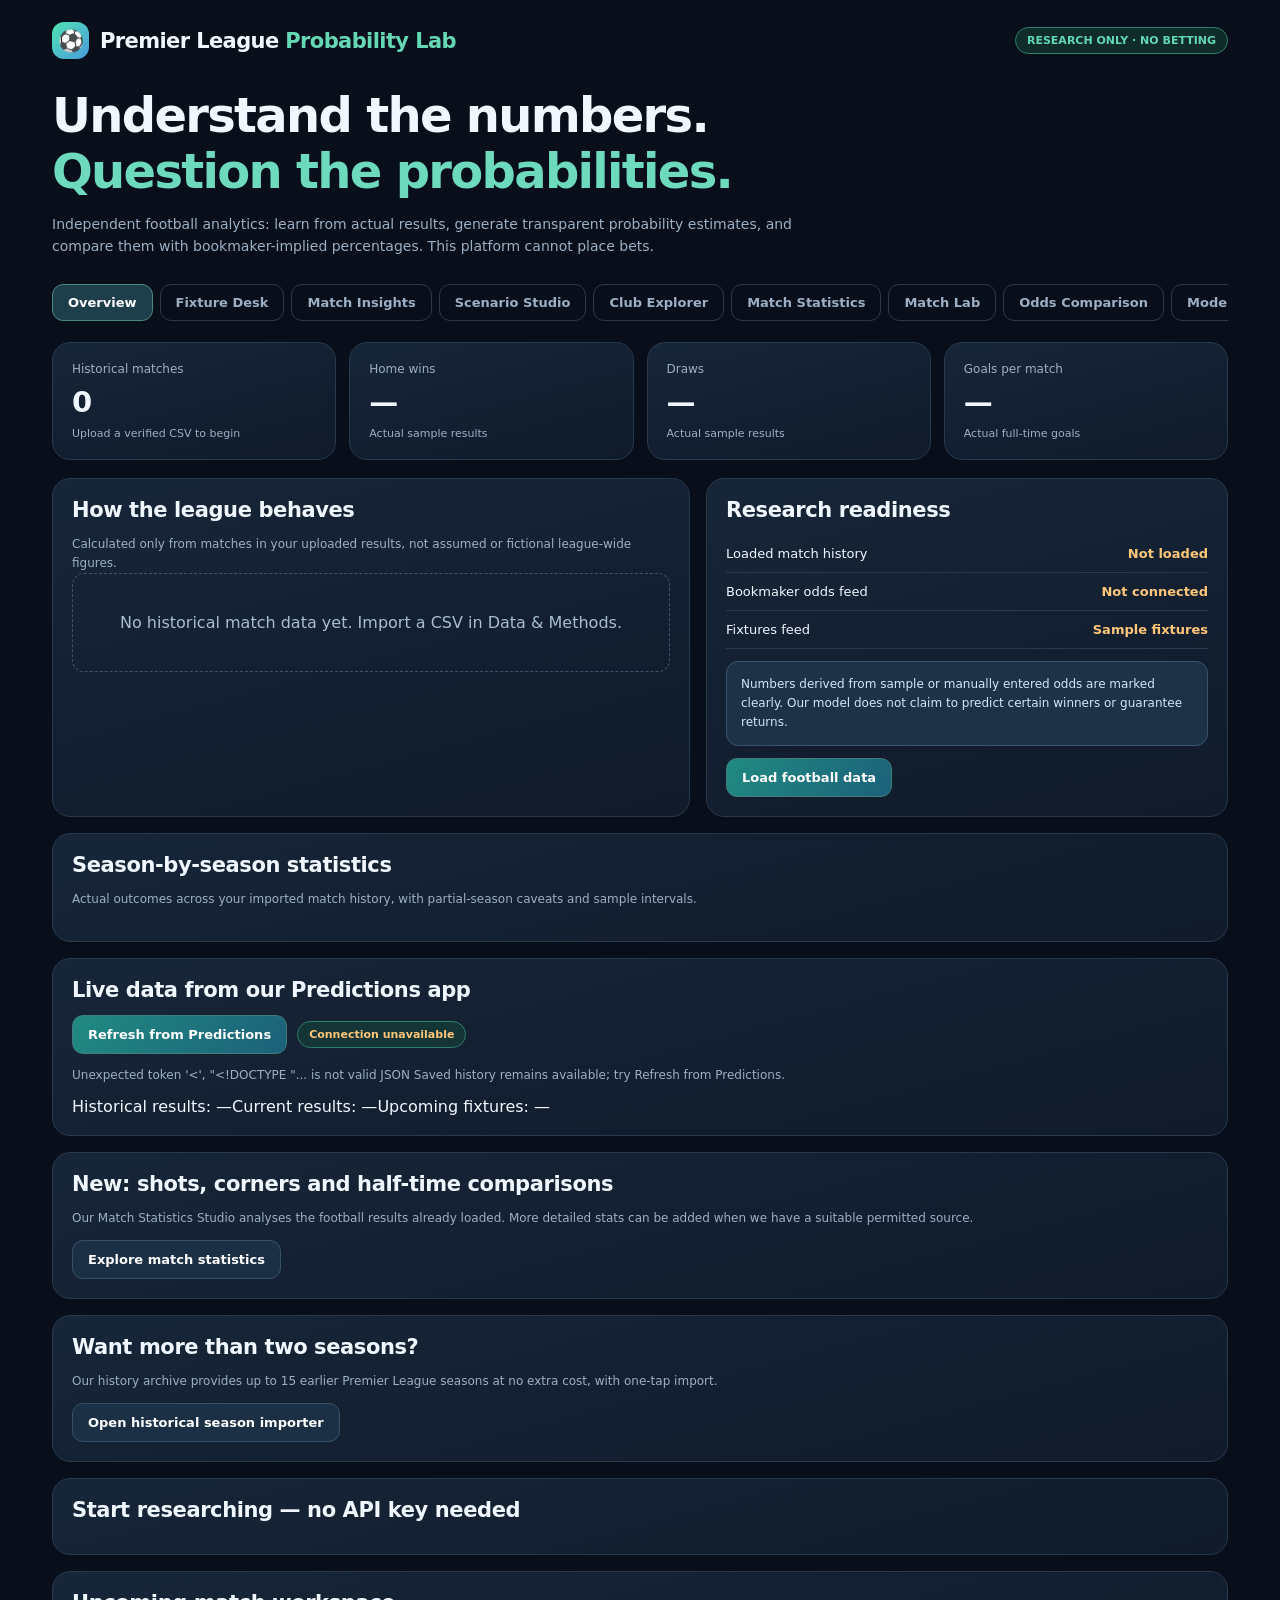
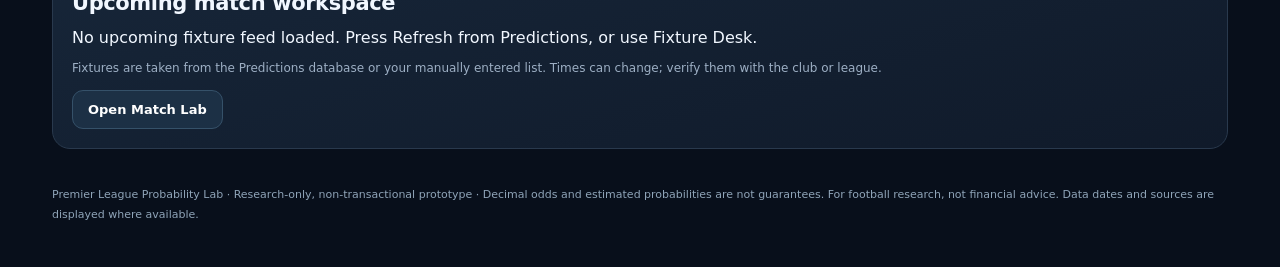
==== commit 4e9254c0: "Remove Gamban-blocked football data download workflow; keep football-only result research" ====
--- a/probability-lab/index.html
+++ b/probability-lab/index.html
@@ -33,7 +33,7 @@
     </div>
     <div class="panel"><h2>Season-by-season statistics</h2><p class="hint">Actual outcomes across your imported match history, with partial-season caveats and sample intervals.</p><div id="seasonTrendTable"></div></div>
     <div class="panel"><h2>Live data from our Predictions app</h2><div class="actions"><button class="btn" id="syncPredictions">Refresh from Predictions</button><span id="sharedFeedState" class="badge warn">Checking connection…</span></div><p id="sharedFeedMessage" class="hint">Secure read-only connection: football matches, scores and kick-off times only. No players’ predictions or accounts are shared.</p><div class="v3-buttonline"><span id="sharedHistoryCount" class="v3-tag">Historical results: —</span><span id="sharedCurrentCount" class="v3-tag">Current results: —</span><span id="sharedUpcomingCount" class="v3-tag">Upcoming fixtures: —</span></div></div>
-    <div class="panel"><h2>New: shots, corners and half-time comparisons</h2><p class="hint">Our Match Statistics Studio can now analyse richer match records downloaded from Football-Data.co.uk.</p><button class="btn secondary" data-goto="advanced">Explore match statistics</button></div>
+    <div class="panel"><h2>New: shots, corners and half-time comparisons</h2><p class="hint">Our Match Statistics Studio analyses the football results already loaded. More detailed stats can be added when we have a suitable permitted source.</p><button class="btn secondary" data-goto="advanced">Explore match statistics</button></div>
     <div class="panel"><h2>Want more than two seasons?</h2><p class="hint">Our history archive provides up to 15 earlier Premier League seasons at no extra cost, with one-tap import.</p><button class="btn secondary" data-open-archive="true">Open historical season importer</button></div>
     <div class="panel"><h2>Start researching — no API key needed</h2><div id="gettingStarted"></div></div>
     <div class="panel"><h2>Upcoming match workspace</h2><div id="fixturePills" class="split"></div><p class="hint" id="fixtureNotice">Fixtures are taken from the Predictions database or your manually entered list. Times can change; verify them with the club or league.</p><button class="btn secondary" data-goto="match">Open Match Lab</button></div>
@@ -74,29 +74,19 @@
   </section>
   <section class="content" id="advanced">
     <div class="v3-feature-note"><strong>Match Statistics · Beyond the final score</strong>
-      <p>Analyse historical shots, shots on target, corners, fouls, cards and half-time scores from your own downloaded Football-Data CSV files. Results-only datasets cannot supply these extra match details. This module adds observed evidence; it does not silently change the probability engine.</p></div>
+      <p>Compare Premier League results and recent form without visiting betting-related data websites. Detailed shots, corners, fouls, cards and half-time statistics are optional and require a legitimate separate data source.</p></div>
     <div class="panel" id="fdImportPanel">
-      <h2>1. Download a season from Football-Data.co.uk</h2>
-      <p class="hint">Choose a season and download its Premier League CSV directly from the original provider. Their published fair-usage policy is for personal research and limits automated collection, so this app does not scrape or republish their files.</p>
-      <div class="fields"><div class="field"><label for="fdSourceSeason">Season to download</label><select id="fdSourceSeason">
-        <option value="2025-2026">2025/26</option>
-        <option value="2024-2025">2024/25</option><option value="2023-2024">2023/24</option>
-        <option value="2022-2023">2022/23</option><option value="2021-2022">2021/22</option>
-        <option value="2020-2021">2020/21</option><option value="2019-2020">2019/20</option>
-        <option value="2018-2019">2018/19</option><option value="2017-2018">2017/18</option>
-        <option value="2016-2017">2016/17</option><option value="2015-2016">2015/16</option>
-        <option value="2014-2015">2014/15</option><option value="2013-2014">2013/14</option>
-        <option value="2012-2013">2012/13</option><option value="2011-2012">2011/12</option>
-        <option value="2010-2011">2010/11</option>
-      </select></div><div class="field fd-linkfield"><label>Official download</label><a class="btn secondary fd-official-link" id="fdDownloadLink" target="_blank" rel="noopener noreferrer" href="https://www.football-data.co.uk/mmz4281/2526/E0.csv">Download 2025/26 Premier League CSV</a></div></div>
-      <p class="fine">Original provider: <a target="_blank" rel="noopener noreferrer" href="https://www.football-data.co.uk/englandm.php">Football-Data.co.uk season downloads</a>. Available columns differ between seasons. Downloads may open in a new tab depending on your device.</p>
+      <h2>Football research without external downloads</h2>
+      <p class="hint">Our existing Premier League archive is available without visiting any blocked data website. It can calculate goals, outcomes, home/away form, clean sheets, BTTS, and score patterns. Shots, corners, half-time goals and cards need a separately licensed football statistics source; we will not work around your Gamban protection.</p>
+      <div class="notice">No external statistics download is required to use Probability Lab. Use the existing Club Explorer, Match Insights and historical season analysis immediately.</div>
+      <div class="actions"><button class="btn secondary" data-goto="clubs">Open Club Explorer</button><button class="btn secondary" data-goto="intel">Open Match Insights</button></div>
     </div>
     <div class="panel">
-      <h2>2. Import the downloaded CSV files</h2>
-      <p class="hint">Select one or several season files together. They are processed and saved <b>only in your browser</b>; nothing is uploaded to our servers. Importing the same season again updates matching records rather than doubling them.</p>
-      <div class="filebox"><div class="fields"><div class="field"><label for="fdImportFiles">Select one or more Football-Data CSV files</label><input id="fdImportFiles" type="file" accept=".csv,text/csv" multiple></div></div>
+      <h2>Optional: import an existing football-statistics CSV</h2>
+      <p class="hint">Only use a CSV you already possess and have permission to use. The file is processed locally in this browser; nothing is uploaded to our servers. There is no requirement to visit a blocked data website.</p>
+      <div class="filebox"><div class="fields"><div class="field"><label for="fdImportFiles">Select one or more compatible football-statistics CSV files</label><input id="fdImportFiles" type="file" accept=".csv,text/csv" multiple></div></div>
       <div class="actions"><button id="fdImportButton" class="btn">Import additional match statistics</button><button id="fdClearExtra" class="btn secondary">Clear additional statistics</button></div></div>
-      <p id="fdImportStatus" class="fd-message">Choose downloaded files. Missing columns and blank figures will never be treated as zero.</p>
+      <p id="fdImportStatus" class="fd-message">Optional: choose a compatible file you already have. Missing columns and blank figures are never counted as zero.</p>
     </div>
     <div class="fd-summary">
       <div class="card"><div class="sub">Extra-stat match records</div><div class="value" id="fdRecordCount">0</div></div>
@@ -105,6 +95,7 @@
       <div class="card"><div class="sub">Score disagreements</div><div class="value" id="fdConflictCount">0</div></div>
     </div>
     <div class="panel"><h2>Coverage and data integrity</h2><p id="fdStatsSourceDetails" class="hint">No extra statistics imported.</p><div class="fd-coverage" id="fdCoverage"></div></div>
+    <div class="panel"><h2>Premier League season-by-season match statistics</h2><p class="hint">When compatible detailed records are available, see shooting, corners, bookings and first-half draws by season, with sample counts. Missing values are never treated as zero.</p><div class="tablewrap" id="fdSeasonTable"><p class="hint">Detailed shooting and disciplinary season averages require an additional authorised dataset.</p></div></div>
     <div class="panel"><h2>3. Compare two teams</h2>
       <div class="fields three"><div class="field"><label for="fdHomeClub">First club</label><select id="fdHomeClub"></select></div><div class="field"><label for="fdAwayClub">Second club</label><select id="fdAwayClub"></select></div><div class="field"><label for="fdMatchWindow">Recent matches per club</label><select id="fdMatchWindow"><option value="5">Last 5</option><option value="10" selected>Last 10</option><option value="20">Last 20</option><option value="40">Last 40</option><option value="all">All imported</option></select></div></div>
       <div class="fields"><div class="field"><label for="fdHomeVenue">First club venue</label><select id="fdHomeVenue"><option value="home" selected>Home only</option><option value="away">Away only</option><option value="all">All venues</option></select></div><div class="field"><label for="fdAwayVenue">Second club venue</label><select id="fdAwayVenue"><option value="away" selected>Away only</option><option value="home">Home only</option><option value="all">All venues</option></select></div></div>
@@ -166,7 +157,7 @@
       <div class="panel"><h2>Import match results</h2><div class="filebox"><div><b>CSV format</b></div><p class="hint">A file containing HomeTeam, AwayTeam, FTHG and FTAG columns. Include Date for chronological testing. Optional Div column (E0 or PL only when supplied). Files are processed locally on your device.</p><input type="file" id="csvInput" accept=".csv,text/csv"><div class="field" style="max-width:260px;margin-bottom:12px"><label for="historyDepth">Historical seasons to sync</label><select id="historyDepth"><option value="1">Current season</option><option value="2" selected>Current + previous season</option><option value="3">Current + two previous seasons</option></select></div><div class="actions"><button id="syncHistory" class="btn">Sync completed results</button><button id="downloadTemplate" class="btn secondary">Get blank CSV template</button><button id="clearData" class="btn secondary">Clear saved history</button></div></div><div id="importFeedback" class="notice">Your imported results persist in this browser on this device; they are not uploaded to a server.</div></div>
       <div class="panel"><h2>Live data connections</h2><p class="hint">The app supports a server-side feed for UK pre-match odds using <a href="https://the-odds-api.com/sports-odds-data/epl-odds.html" target="_blank" rel="noopener noreferrer" style="color:#78cded">The Odds API</a> and an optional fixtures/results feed from <a href="https://www.football-data.org/" target="_blank" rel="noopener noreferrer" style="color:#78cded">football-data.org</a>. Both require their own credentials and suitable usage rights.</p><div class="statrow"><span>THE_ODDS_API_KEY</span><span class="tag">Vercel environment</span></div><div class="statrow"><span>FOOTBALL_DATA_API_KEY</span><span class="tag">Vercel environment</span></div><button id="refreshFixtures" class="btn secondary">Check live fixtures connection</button><p id="fixturesMessage" class="hint">Without a fixture feed, add your own confirmed fixtures in Fixture Desk.</p><p class="fine">Never paste your private API key into a public page or commit it to GitHub.</p></div>
     </div>
-    <div class="panel"><h2>Extra match statistics (shots, corners, cards)</h2><p class="hint">Choose a historical season, download its official CSV and import it locally to unlock detailed match-stat comparisons.</p><button class="btn secondary" data-goto="advanced">Open Match Statistics</button></div>
+    <div class="panel"><h2>Extra match statistics (shots, corners, cards)</h2><p class="hint">Results-based analysis works now, without downloads. More detailed match statistics are optional and require a separately permitted data source.</p><button class="btn secondary" data-goto="advanced">Open Match Statistics</button></div>
     <div class="panel"><h2>Transparent model methodology</h2><p class="hint"><b>1.</b> Calculate each team's historical goals scored and conceded, separated into home and away matches. <b>2.</b> Shrink uncertain rates toward league averages using eight pseudo-matches, reducing small-sample overreaction. <b>3.</b> Estimate home and away expected goals with team attack/defence multipliers. <b>4.</b> Use independent Poisson distributions to produce a score probability matrix and sum it into match-result, goals and BTTS markets. <b>5.</b> Audit earlier forecasts using a time-ordered backtest. Model limitations include correlation between goals, squad news, red cards, fixture congestion and evolving team strength.</p><p class="notice">This prototype is for independent statistical analysis. No financial transactions, gambling accounts, betting links, real-money staking tools or promotional gambling content are provided. Data providers' terms and applicable UK advertising rules should be reviewed before wider commercial release.</p></div>
 
     <div class="panel"><h2>Data quality inspector</h2><p class="hint">Quick checks for missing dates, duplicate fixtures, unusual future records and sample size. This checks the dataset's structure; it cannot verify match scores against a trusted source.</p><div id="qualityInspector"></div></div>
@@ -190,7 +181,7 @@
 function el(id){return document.getElementById(id)}
 function pct(v){return (100*v).toFixed(1)+'%'}
 function setText(id,v){el(id).textContent=v}
-function navigate(tab){activeTab=tab;document.querySelectorAll('.content').forEach(function(x){x.classList.toggle('active',x.id===tab)});document.querySelectorAll('[data-tab]').forEach(function(x){x.classList.toggle('active',x.dataset.tab===tab)});window.scrollTo({top:0,behavior:'smooth'})}
+function navigate(tab){activeTab=tab;try{localStorage.setItem("pllab_last_tab_v1",tab)}catch(e){}document.querySelectorAll('.content').forEach(function(x){x.classList.toggle('active',x.id===tab)});document.querySelectorAll('[data-tab]').forEach(function(x){x.classList.toggle('active',x.dataset.tab===tab)});window.scrollTo({top:0,behavior:'smooth'})}
 document.querySelectorAll('[data-tab]').forEach(function(b){b.onclick=function(){navigate(b.dataset.tab)}});document.querySelectorAll('[data-goto]').forEach(function(b){b.onclick=function(){navigate(b.dataset.goto)}});
 function csvRows(raw){var out=[],row=[],value='',quoted=false;raw=raw.replace(/^\ufeff/,'');for(var i=0;i<raw.length;i++){var c=raw[i];if(c==='"'){if(quoted&&raw[i+1]==='"'){value+='"';i++}else quoted=!quoted}else if(c===','&&!quoted){row.push(value);value=''}else if((c==='\n'||c==='\r')&&!quoted){if(c==='\r'&&raw[i+1]==='\n')i++;row.push(value);value='';if(row.some(function(x){return x.trim()}))out.push(row);row=[]}else value+=c}row.push(value);if(row.some(function(x){return x.trim()}))out.push(row);return out}
 function dateVal(v){v=String(v||'').trim();if(!v)return '';if(/^\d{4}-\d\d-\d\d/.test(v))return v.slice(0,10);var m=v.match(/^(\d{1,2})[\/.-](\d{1,2})[\/.-](\d{2,4})$/);if(m){var y=+m[3];if(y<100)y+=y>50?1900:2000;return y+'-'+('0'+m[2]).slice(-2)+'-'+('0'+m[1]).slice(-2)}return ''}
@@ -353,7 +344,12 @@
 try{var savedFixtures=JSON.parse(localStorage.getItem('pllab_manual_fixtures_v3')||'[]');if(Array.isArray(savedFixtures))manualFixtures=savedFixtures.filter(function(f){return f&&f.home&&f.away&&typeof f.date==='string'&&Number.isFinite(Date.parse(f.date))}).slice(-150)}catch(e){}
 try{var savedOdds=JSON.parse(localStorage.getItem('pllab_manual_odds_v3')||'[]');if(Array.isArray(savedOdds))manualOdds=savedOdds.filter(function(o){return o&&typeof o.provider==='string'&&typeof o.fixture==='string'&&[o.h,o.d,o.a].every(function(x){return Number.isFinite(x)&&x>1&&x<=500})}).slice(-150)}catch(e){}
 try{var old=JSON.parse(localStorage.getItem('pllab_history_v1')||'[]');if(Array.isArray(old)&&old.length)data=old.filter(function(r){return r&&typeof r.hg==='number'&&typeof r.ag==='number'&&r.home&&r.away}).slice(-7600)}catch(e){}
-updateAll();syncFromPredictions();
+updateAll();
+try{
+  var savedTab=localStorage.getItem('pllab_last_tab_v1');
+  if(savedTab&&document.getElementById(savedTab)&&document.querySelector('[data-tab="'+savedTab+'"]'))navigate(savedTab);
+}catch(e){}
+syncFromPredictions();
 fetch('/api/config').then(function(r){if(!r.ok)throw Error('Configuration status unavailable');return r.json()}).then(function(config){
   if(config.footballDataConfigured){
     setText('fixtureState','Football feed available');el('fixtureState').className='good';
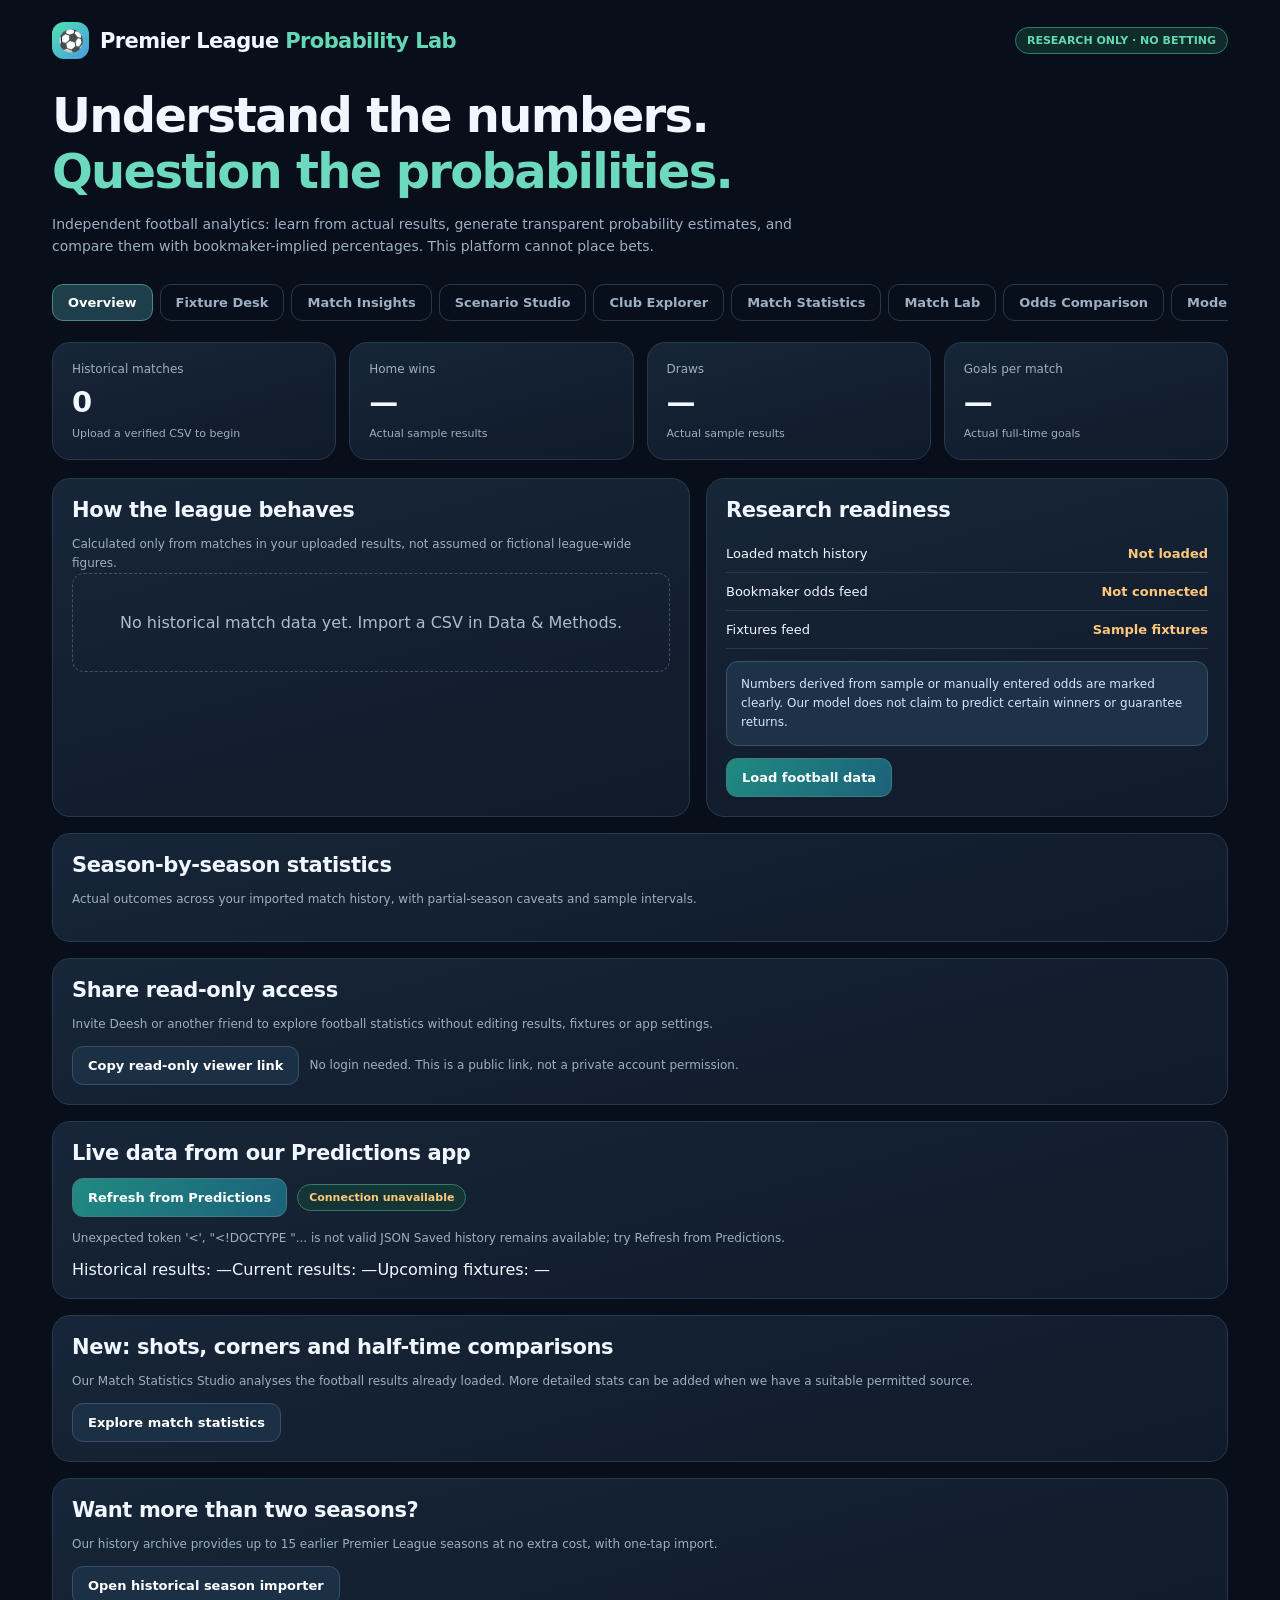
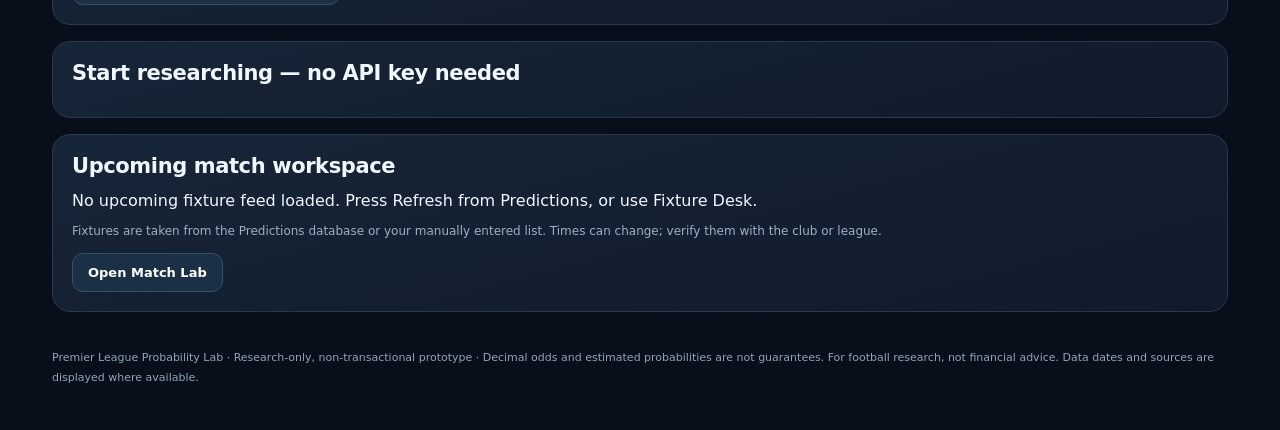
==== commit dd96c5ba: "Introduce Deesh-safe viewer mode with no persistent edits and share-link control" ====
--- a/probability-lab/index.html
+++ b/probability-lab/index.html
@@ -11,11 +11,33 @@
 @media(max-width:850px){.cards{grid-template-columns:repeat(2,1fr)}.grid2,.gridEqual{grid-template-columns:1fr}.shell{padding:16px}.topnote{display:none}.card{padding:14px}.card .value{font-size:25px}}@media(max-width:480px){.fields,.fields.three{grid-template-columns:1fr}.brand{font-size:17px}.top{align-items:start}.threeway b{font-size:19px}.cards{gap:9px}.panel{padding:15px}.heatmap{gap:2px}.heatmap div{font-size:9px;padding:7px 1px}}
 </style>
 <link rel="stylesheet" href="/v2.css"><link rel="stylesheet" href="/v3.css"><link rel="stylesheet" href="/match-stats.css">
+<style>
+#plViewerBanner{display:none;background:#15394b;border:1px solid #39778b;border-radius:12px;padding:13px 16px;margin:14px 0;color:#deefff;font-size:13px;line-height:1.65}
+body.pl-viewer-mode #plViewerBanner{display:block}
+body.pl-viewer-mode [data-tab="desk"],body.pl-viewer-mode [data-tab="odds"],body.pl-viewer-mode [data-tab="journal"],
+body.pl-viewer-mode [data-goto="desk"],body.pl-viewer-mode [data-goto="odds"],body.pl-viewer-mode [data-goto="journal"],
+body.pl-viewer-mode #shareViewerPanel,
+body.pl-viewer-mode #manualFixtureAdd,
+body.pl-viewer-mode #saveJournal,
+body.pl-viewer-mode #clearData,
+body.pl-viewer-mode #backupUpload,
+body.pl-viewer-mode #csvInput,
+body.pl-viewer-mode #syncHistory,
+body.pl-viewer-mode #addOdds,
+body.pl-viewer-mode #clearManualOdds,
+body.pl-viewer-mode #refreshOdds,
+body.pl-viewer-mode #fdImportFiles,
+body.pl-viewer-mode #fdImportButton,
+body.pl-viewer-mode #fdClearExtra{display:none!important}
+body.pl-viewer-mode #data .filebox{opacity:.55;pointer-events:none}
+</style>
+<script>window.PLLabViewerMode=(new URLSearchParams(window.location.search)).get('viewer')==='1';if(window.PLLabViewerMode)document.documentElement.classList.add('pl-viewer-pending');</script>
 </head>
 <body>
 <div class="shell">
   <div class="top"><div class="brand"><span class="ball">⚽</span><span>Premier League <span style="color:#64d8b4">Probability Lab</span></span></div><span class="pill">RESEARCH ONLY · NO BETTING</span></div>
   <h1>Understand the numbers.<br><span style="color:#6ddabe">Question the probabilities.</span></h1>
+  <div id="plViewerBanner" role="status"><strong>Viewer mode · read-only</strong><div>Explore football statistics, team comparisons, models and hypothetical scenarios. You cannot save forecasts, import personal records, delete data, or change the competition. Historical-season imports are temporary for this visit only.</div></div>
   <p class="lede">Independent football analytics: learn from actual results, generate transparent probability estimates, and compare them with bookmaker-implied percentages. This platform cannot place bets.</p>
   <div class="nav" role="tablist">
     <button class="active" data-tab="overview">Overview</button><button data-tab="desk">Fixture Desk</button><button data-tab="intel">Match Insights</button><button data-tab="scenario">Scenario Studio</button><button data-tab="clubs">Club Explorer</button><button data-tab="advanced">Match Statistics</button><button data-tab="match">Match Lab</button><button data-tab="odds">Odds Comparison</button><button data-tab="audit">Model Audit</button><button data-tab="journal">Forecast Journal</button><button data-tab="data">Data & Methods</button>
@@ -32,6 +54,7 @@
       <div class="panel"><h2>Research readiness</h2><div class="statrow"><span>Loaded match history</span><b id="historyState" class="warn">Not loaded</b></div><div class="statrow"><span>Bookmaker odds feed</span><b id="oddsState" class="warn">Not connected</b></div><div class="statrow"><span>Fixtures feed</span><b id="fixtureState" class="warn">Sample fixtures</b></div><div class="notice">Numbers derived from sample or manually entered odds are marked clearly. Our model does not claim to predict certain winners or guarantee returns.</div><button class="btn" data-goto="data">Load football data</button></div>
     </div>
     <div class="panel"><h2>Season-by-season statistics</h2><p class="hint">Actual outcomes across your imported match history, with partial-season caveats and sample intervals.</p><div id="seasonTrendTable"></div></div>
+    <div class="panel" id="shareViewerPanel"><h2>Share read-only access</h2><p class="hint">Invite Deesh or another friend to explore football statistics without editing results, fixtures or app settings.</p><div class="actions"><button class="btn secondary" id="shareViewerLink">Copy read-only viewer link</button><span class="hint" id="shareViewerStatus">No login needed. This is a public link, not a private account permission.</span></div></div>
     <div class="panel"><h2>Live data from our Predictions app</h2><div class="actions"><button class="btn" id="syncPredictions">Refresh from Predictions</button><span id="sharedFeedState" class="badge warn">Checking connection…</span></div><p id="sharedFeedMessage" class="hint">Secure read-only connection: football matches, scores and kick-off times only. No players’ predictions or accounts are shared.</p><div class="v3-buttonline"><span id="sharedHistoryCount" class="v3-tag">Historical results: —</span><span id="sharedCurrentCount" class="v3-tag">Current results: —</span><span id="sharedUpcomingCount" class="v3-tag">Upcoming fixtures: —</span></div></div>
     <div class="panel"><h2>New: shots, corners and half-time comparisons</h2><p class="hint">Our Match Statistics Studio analyses the football results already loaded. More detailed stats can be added when we have a suitable permitted source.</p><button class="btn secondary" data-goto="advanced">Explore match statistics</button></div>
     <div class="panel"><h2>Want more than two seasons?</h2><p class="hint">Our history archive provides up to 15 earlier Premier League seasons at no extra cost, with one-tap import.</p><button class="btn secondary" data-open-archive="true">Open historical season importer</button></div>
@@ -172,6 +195,8 @@
 <script>
 (function(){
 'use strict';
+function plSafeSet(k,v){if(!window.PLLabViewerMode)localStorage.setItem(k,v)}
+function plSafeRemove(k){if(!window.PLLabViewerMode)localStorage.removeItem(k)}
 var data=[], apiFixtures=[], sharedFixtures=[], apiOdds=[], manualOdds=[], manualFixtures=[], selectedHome='Arsenal',selectedAway='Manchester City',currentFixture='Arsenal|Manchester City',activeTab='overview',mode='historical';
 var starterFixtures=[]; // No fabricated matches shown as upcoming fixtures.
 var knownTeams=['Arsenal','Aston Villa','Bournemouth','Brentford','Brighton','Chelsea','Coventry City','Crystal Palace','Everton','Fulham','Hull City','Ipswich Town','Leeds United','Liverpool','Manchester City','Manchester United','Newcastle United','Nottingham Forest','Sunderland','Tottenham Hotspur'];
@@ -181,7 +206,7 @@
 function el(id){return document.getElementById(id)}
 function pct(v){return (100*v).toFixed(1)+'%'}
 function setText(id,v){el(id).textContent=v}
-function navigate(tab){activeTab=tab;try{localStorage.setItem("pllab_last_tab_v1",tab)}catch(e){}document.querySelectorAll('.content').forEach(function(x){x.classList.toggle('active',x.id===tab)});document.querySelectorAll('[data-tab]').forEach(function(x){x.classList.toggle('active',x.dataset.tab===tab)});window.scrollTo({top:0,behavior:'smooth'})}
+function navigate(tab){if(window.PLLabViewerMode&&["desk","odds","journal"].indexOf(tab)>=0)tab="overview";activeTab=tab;try{if(!window.PLLabViewerMode)plSafeSet("pllab_last_tab_v1",tab)}catch(e){}document.querySelectorAll('.content').forEach(function(x){x.classList.toggle('active',x.id===tab)});document.querySelectorAll('[data-tab]').forEach(function(x){x.classList.toggle('active',x.dataset.tab===tab)});window.scrollTo({top:0,behavior:'smooth'})}
 document.querySelectorAll('[data-tab]').forEach(function(b){b.onclick=function(){navigate(b.dataset.tab)}});document.querySelectorAll('[data-goto]').forEach(function(b){b.onclick=function(){navigate(b.dataset.goto)}});
 function csvRows(raw){var out=[],row=[],value='',quoted=false;raw=raw.replace(/^\ufeff/,'');for(var i=0;i<raw.length;i++){var c=raw[i];if(c==='"'){if(quoted&&raw[i+1]==='"'){value+='"';i++}else quoted=!quoted}else if(c===','&&!quoted){row.push(value);value=''}else if((c==='\n'||c==='\r')&&!quoted){if(c==='\r'&&raw[i+1]==='\n')i++;row.push(value);value='';if(row.some(function(x){return x.trim()}))out.push(row);row=[]}else value+=c}row.push(value);if(row.some(function(x){return x.trim()}))out.push(row);return out}
 function dateVal(v){v=String(v||'').trim();if(!v)return '';if(/^\d{4}-\d\d-\d\d/.test(v))return v.slice(0,10);var m=v.match(/^(\d{1,2})[\/.-](\d{1,2})[\/.-](\d{2,4})$/);if(m){var y=+m[3];if(y<100)y+=y>50?1900:2000;return y+'-'+('0'+m[2]).slice(-2)+'-'+('0'+m[1]).slice(-2)}return ''}
@@ -189,7 +214,7 @@
 var hi=idx('hometeam','home','home_team'),ai=idx('awayteam','away','away_team'),gi=idx('fthg','homegoals','home_goals'),fi=idx('ftag','awaygoals','away_goals'),di=idx('date','matchdate'),dv=idx('div','division');if([hi,ai,gi,fi].some(function(x){return x<0}))throw Error('Required headings: HomeTeam, AwayTeam, FTHG, FTAG.');
 var cleaned=rows.slice(1).map(function(r,i){if(dv>=0&&r[dv]&&['E0','PL','EPL','PREMIER LEAGUE'].indexOf(r[dv].trim().toUpperCase())<0)return null;var hg=Number(r[gi]),ag=Number(r[fi]);if(!r[hi]||!r[ai]||r[gi]===''||r[fi]===''||!Number.isInteger(hg)||!Number.isInteger(ag)||hg<0||ag<0||hg>20||ag>20)return null;return{home:display(r[hi]),away:display(r[ai]),hg:hg,ag:ag,date:di>=0?dateVal(r[di]):'',order:i}}).filter(Boolean);
 if(!cleaned.length)throw Error('No completed scorelines found.');cleaned.sort(function(a,b){return a.date&&b.date?a.date.localeCompare(b.date):a.order-b.order});
-data=cleaned.slice(-7600);try{localStorage.setItem('pllab_history_v1',JSON.stringify(data))}catch(e){setText('importFeedback','Imported for this session. Browser storage is full, so it may not survive closing this tab.')}updateAll();setText('importFeedback','Imported '+data.length+' completed matches. Your results stay on this device. Repeated imports replace the previous dataset.')}
+if(window.PLLabViewerMode)return;data=cleaned.slice(-7600);try{plSafeSet('pllab_history_v1',JSON.stringify(data))}catch(e){setText('importFeedback','Imported for this session. Browser storage is full, so it may not survive closing this tab.')}updateAll();setText('importFeedback','Imported '+data.length+' completed matches. Your results stay on this device. Repeated imports replace the previous dataset.')}
 function allTeams(){var names=knownTeams.concat(data.map(function(r){return r.home}),data.map(function(r){return r.away}),apiFixtures.map(function(r){return r.home}),apiFixtures.map(function(r){return r.away}));var seen={};return names.filter(function(t){var k=norm(t);if(!k||seen[k])return false;seen[k]=true;return true}).sort()}
 function selectOptions(){var teams=allTeams();['homeTeam','awayTeam'].forEach(function(id){var chosen=id==='homeTeam'?selectedHome:selectedAway;el(id).innerHTML=teams.map(function(t){return '<option value="'+esc(t)+'"'+(norm(t)===norm(chosen)?' selected':'')+'>'+esc(t)+'</option>'}).join('')})}
 function esc(v){return String(v).replace(/&/g,'&amp;').replace(/</g,'&lt;').replace(/>/g,'&gt;').replace(/"/g,'&quot;').replace(/'/g,'&#39;')}
@@ -199,8 +224,8 @@
 var seen={};
 return all.filter(function(f){var k=norm(f.home)+'|'+norm(f.away)+'|'+f.date.slice(0,16);if(seen[k])return false;seen[k]=true;return true}).sort(function(a,b){return Date.parse(a.date)-Date.parse(b.date)});
 }
-function saveFixtures(){try{localStorage.setItem('pllab_manual_fixtures_v3',JSON.stringify(manualFixtures))}catch(e){}}
-function addManualFixture(home,away,date){
+function saveFixtures(){if(window.PLLabViewerMode)return;try{plSafeSet('pllab_manual_fixtures_v3',JSON.stringify(manualFixtures))}catch(e){}}
+function addManualFixture(home,away,date){if(window.PLLabViewerMode)return {ok:false,error:'Viewer mode: editing fixtures is unavailable.'};
 home=display(home);away=display(away);
 var ts=Date.parse(date),teams=allTeams();
 if(!home||!away||norm(home)===norm(away))return {ok:false,error:'Choose two different clubs.'};
@@ -211,8 +236,8 @@
 manualFixtures.push(f);manualFixtures=manualFixtures.slice(-150);saveFixtures();updateAll();
 return{ok:true,fixture:f}
 }
-function deleteManualFixture(home,away,date){manualFixtures=manualFixtures.filter(function(f){return !(norm(f.home)===norm(home)&&norm(f.away)===norm(away)&&f.date===date)});saveFixtures();updateAll()}
-function saveManualOdds(){try{localStorage.setItem('pllab_manual_odds_v3',JSON.stringify(manualOdds))}catch(e){}}
+function deleteManualFixture(home,away,date){if(window.PLLabViewerMode)return;manualFixtures=manualFixtures.filter(function(f){return !(norm(f.home)===norm(home)&&norm(f.away)===norm(away)&&f.date===date)});saveFixtures();updateAll()}
+function saveManualOdds(){if(window.PLLabViewerMode)return;try{plSafeSet('pllab_manual_odds_v3',JSON.stringify(manualOdds))}catch(e){}}
 
 function renderFixtures(){var arr=fixtureList();el('fixturePills').innerHTML=(arr.length?arr.slice(0,9).map(function(f){return '<button class="btn secondary" data-h="'+esc(f.home)+'" data-a="'+esc(f.away)+'">'+esc(f.home)+' – '+esc(f.away)+'</button>'}).join(''):'<div class="v3-cta">No upcoming fixture feed loaded. Press Refresh from Predictions, or use Fixture Desk.</div>');el('fixturePills').querySelectorAll('button').forEach(function(b){b.onclick=function(){selectedHome=b.dataset.h;selectedAway=b.dataset.a;selectOptions();renderModel();navigate('match')}});el('oddsFixture').innerHTML=arr.map(function(f){var key=f.home+'|'+f.away;return '<option value="'+esc(key)+'"'+(key===currentFixture?' selected':'')+'>'+esc(f.home)+' v '+esc(f.away)+'</option>'}).join('');if(arr.length&&!arr.some(function(f){return f.home+'|'+f.away===currentFixture}))currentFixture=arr[0].home+'|'+arr[0].away;if(!arr.length)currentFixture='';el('oddsFixture').value=currentFixture}
 function outcomes(games){var h=0,d=0,a=0,g=0;games.forEach(function(x){g+=x.hg+x.ag;if(x.hg>x.ag)h++;else if(x.hg===x.ag)d++;else a++});return{h:h,d:d,a:a,goals:g}}
@@ -245,11 +270,11 @@
 var model=currentModel();if(!rows.length){setText('gapAnalysis','No odds comparisons available for this fixture.');return}if(!model||mode==='sandbox'){setText('gapAnalysis','Quoted odds converted to bookmaker-implied probabilities. A historical model with enough data is required before comparing observed quotes to a data-driven estimate; sandbox percentages are deliberately excluded.');return}
 var p=model.model,lines=rows.map(function(r){var q=oddsCalc(r);var differences=[p.home-q.v[0],p.draw-q.v[1],p.away-q.v[2]];return esc(r.provider)+': model minus normalized market percentage (home '+(differences[0]*100).toFixed(1)+' pp, draw '+(differences[1]*100).toFixed(1)+' pp, away '+(differences[2]*100).toFixed(1)+' pp).'});el('gapAnalysis').innerHTML='<b>Model–market differences (percentage points):</b><br>'+lines.join('<br>')+'<br><span class="fine">A positive gap means this imperfect model assigns a higher probability than the quoted market. This is not proof that a price is favourable or a recommendation to gamble.</span>'}
 var updateObservers=[];function updateAll(){updateOverview();selectOptions();renderFixtures();renderModel();updateObservers.forEach(function(fn){try{fn()}catch(e){console.warn('Analysis view refresh failed',e)}})}
-function fixtureImport(){fetch('/api/fixtures').then(function(r){return r.json().then(function(b){if(!r.ok)throw Error(b.error||'Unavailable');return b})}).then(function(j){apiFixtures=(j.matches||[]).filter(function(m){return m.homeTeam&&m.awayTeam}).slice(0,20).map(function(m){return{home:display(m.homeTeam.name||m.homeTeam.shortName),away:display(m.awayTeam.name||m.awayTeam.shortName),date:m.utcDate}});if(!apiFixtures.length)throw Error('No scheduled fixtures returned');setText('fixtureState','Live fixture feed');el('fixtureState').className='good';setText('fixturesMessage',apiFixtures.length+' upcoming fixtures loaded from football-data.org.');setText('fixtureNotice','Scheduled matches via football-data.org; check the feed timestamp for late changes.');renderFixtures();selectOptions();if(window.PLLabV2)window.PLLabV2.refresh()}).catch(function(e){setText('fixturesMessage','Fixtures API not ready: '+e.message+'. Reference schedule remains available.')})}
+function fixtureImport(){if(window.PLLabViewerMode)return;fetch('/api/fixtures').then(function(r){return r.json().then(function(b){if(!r.ok)throw Error(b.error||'Unavailable');return b})}).then(function(j){apiFixtures=(j.matches||[]).filter(function(m){return m.homeTeam&&m.awayTeam}).slice(0,20).map(function(m){return{home:display(m.homeTeam.name||m.homeTeam.shortName),away:display(m.awayTeam.name||m.awayTeam.shortName),date:m.utcDate}});if(!apiFixtures.length)throw Error('No scheduled fixtures returned');setText('fixtureState','Live fixture feed');el('fixtureState').className='good';setText('fixturesMessage',apiFixtures.length+' upcoming fixtures loaded from football-data.org.');setText('fixtureNotice','Scheduled matches via football-data.org; check the feed timestamp for late changes.');renderFixtures();selectOptions();if(window.PLLabV2)window.PLLabV2.refresh()}).catch(function(e){setText('fixturesMessage','Fixtures API not ready: '+e.message+'. Reference schedule remains available.')})}
 el('csvInput').onchange=function(e){var f=e.target.files&&e.target.files[0];if(!f)return;var reader=new FileReader();reader.onload=function(){try{importCSV(String(reader.result))}catch(err){setText('importFeedback','Could not import: '+err.message)}};reader.readAsText(f)};
-function syncHistory(){setText('importFeedback','Checking completed Premier League results feed…');fetch('/api/history?seasons='+encodeURIComponent((function(){var now=new Date(),yr=now.getUTCFullYear()-(now.getUTCMonth()<6?1:0),depth=Number(el('historyDepth').value)||2;return Array.from({length:depth},function(_,i){return yr-i}).join(',')})())).then(function(r){return r.json().then(function(j){if(!r.ok)throw Error(j.error||'Results unavailable');return j})}).then(function(j){var m=(j.matches||[]).map(function(r,i){return{date:r.date||'',home:display(r.home),away:display(r.away),hg:Number(r.hg),ag:Number(r.ag),order:i}}).filter(function(r){return r.home&&r.away&&Number.isInteger(r.hg)&&Number.isInteger(r.ag)});if(!m.length)throw Error('No completed matches in feed');m.sort(function(a,b){return a.date.localeCompare(b.date)});if(j.partial&&data.length>m.length){setText('importFeedback','Selected seasons were only partially available. Kept '+data.length+' existing results rather than replacing them with a smaller partial import. '+(j.messages||[]).join('; '));return}data=m;try{localStorage.setItem('pllab_history_v1',JSON.stringify(data))}catch(e){}setText('importFeedback','Synchronized '+m.length+' completed Premier League matches from football-data.org at '+new Date(j.fetchedAt).toLocaleString('en-GB',{timeZone:'Europe/London'})+'. Data saved in this browser. '+(j.partial?'WARNING: not all requested seasons were available. ':'')+(j.messages||[]).join('; '));updateAll()}).catch(function(e){setText('importFeedback','Automatic sync unavailable: '+e.message+' You can still import a CSV.')})}
+function syncHistory(){if(window.PLLabViewerMode)return;setText('importFeedback','Checking completed Premier League results feed…');fetch('/api/history?seasons='+encodeURIComponent((function(){var now=new Date(),yr=now.getUTCFullYear()-(now.getUTCMonth()<6?1:0),depth=Number(el('historyDepth').value)||2;return Array.from({length:depth},function(_,i){return yr-i}).join(',')})())).then(function(r){return r.json().then(function(j){if(!r.ok)throw Error(j.error||'Results unavailable');return j})}).then(function(j){var m=(j.matches||[]).map(function(r,i){return{date:r.date||'',home:display(r.home),away:display(r.away),hg:Number(r.hg),ag:Number(r.ag),order:i}}).filter(function(r){return r.home&&r.away&&Number.isInteger(r.hg)&&Number.isInteger(r.ag)});if(!m.length)throw Error('No completed matches in feed');m.sort(function(a,b){return a.date.localeCompare(b.date)});if(j.partial&&data.length>m.length){setText('importFeedback','Selected seasons were only partially available. Kept '+data.length+' existing results rather than replacing them with a smaller partial import. '+(j.messages||[]).join('; '));return}data=m;try{plSafeSet('pllab_history_v1',JSON.stringify(data))}catch(e){}setText('importFeedback','Synchronized '+m.length+' completed Premier League matches from football-data.org at '+new Date(j.fetchedAt).toLocaleString('en-GB',{timeZone:'Europe/London'})+'. Data saved in this browser. '+(j.partial?'WARNING: not all requested seasons were available. ':'')+(j.messages||[]).join('; '));updateAll()}).catch(function(e){setText('importFeedback','Automatic sync unavailable: '+e.message+' You can still import a CSV.')})}
 el('syncHistory').onclick=syncHistory;
-el('clearData').onclick=function(){data=[];localStorage.removeItem('pllab_history_v1');setText('importFeedback','Saved match history cleared.');updateAll()};
+el('clearData').onclick=function(){if(window.PLLabViewerMode)return;data=[];plSafeRemove('pllab_history_v1');setText('importFeedback','Saved match history cleared.');updateAll()};
 el('downloadTemplate').onclick=function(){var blob=new Blob(['Date,HomeTeam,AwayTeam,FTHG,FTAG\n'],{type:'text/csv'}),a=document.createElement('a');a.href=URL.createObjectURL(blob);a.download='premier-league-results-template.csv';a.click();setTimeout(function(){URL.revokeObjectURL(a.href)},500)};
 el('homeTeam').onchange=function(e){selectedHome=e.target.value;renderModel()};el('awayTeam').onchange=function(e){selectedAway=e.target.value;renderModel()};document.querySelectorAll('[name=modelMode]').forEach(function(b){b.onchange=function(){if(b.checked){mode=b.value;renderModel()}}});['homeXg','awayXg'].forEach(function(id){el(id).oninput=renderModel});
 el('oddsFixture').onchange=function(e){currentFixture=e.target.value;selectedHome=currentFixture.split('|')[0];selectedAway=currentFixture.split('|')[1];renderModel()};
@@ -279,7 +304,7 @@
  // Shared Predictions records and previously supplied results win on overlap.
  data=mergeSharedMatches(accepted,data);
  var saved=false;
- try{localStorage.setItem('pllab_history_v1',JSON.stringify(data));saved=true}catch(e){}
+ try{plSafeSet('pllab_history_v1',JSON.stringify(data));saved=!window.PLLabViewerMode}catch(e){}
  updateAll();
  return{before:before,total:data.length,added:data.length-before,saved:saved};
 }
@@ -308,7 +333,7 @@
    sharedFixtures=fresh;
    var before=data.length;
    data=mergeSharedMatches(data,prepared);
-   try{localStorage.setItem('pllab_history_v1',JSON.stringify(data))}catch(e){setText('importFeedback','Results are available for this session, but browser storage could not save them. Export a backup.')}
+   try{plSafeSet('pllab_history_v1',JSON.stringify(data))}catch(e){setText('importFeedback','Results are available for this session, but browser storage could not save them. Export a backup.')}
    var when=new Date(j.generatedAt||Date.now()).toLocaleString('en-GB',{timeZone:'Europe/London',dateStyle:'short',timeStyle:'short'});
    var label='Connected · '+prepared.length+' completed results';
    setText('sharedFeedState','Connected');el('sharedFeedState').className='badge good';
@@ -347,11 +372,11 @@
 updateAll();
 try{
   var savedTab=localStorage.getItem('pllab_last_tab_v1');
-  if(savedTab&&document.getElementById(savedTab)&&document.querySelector('[data-tab="'+savedTab+'"]'))navigate(savedTab);
+  if(!window.PLLabViewerMode&&savedTab&&document.getElementById(savedTab)&&document.querySelector('[data-tab="'+savedTab+'"]'))navigate(savedTab);
 }catch(e){}
 syncFromPredictions();
 fetch('/api/config').then(function(r){if(!r.ok)throw Error('Configuration status unavailable');return r.json()}).then(function(config){
-  if(config.footballDataConfigured){
+  if(config.footballDataConfigured&&!window.PLLabViewerMode){
     setText('fixtureState','Football feed available');el('fixtureState').className='good';
     fixtureImport();if(!data.length)syncHistory();
   }else{
@@ -365,4 +390,4 @@
 }).catch(function(){setText('fixturesMessage','Offline features remain available. Live API readiness could not be checked.');});
 
 })();
-</script><script src="/v2.js"></script><script src="/v3.js"></script><script src="/history-import.js"></script><script src="/match-stats.js"></script></body></html>+</script><script src="/v2.js"></script><script src="/v3.js"></script><script src="/history-import.js"></script><script src="/match-stats.js"></script><script src="/viewer.js"></script></body></html>
